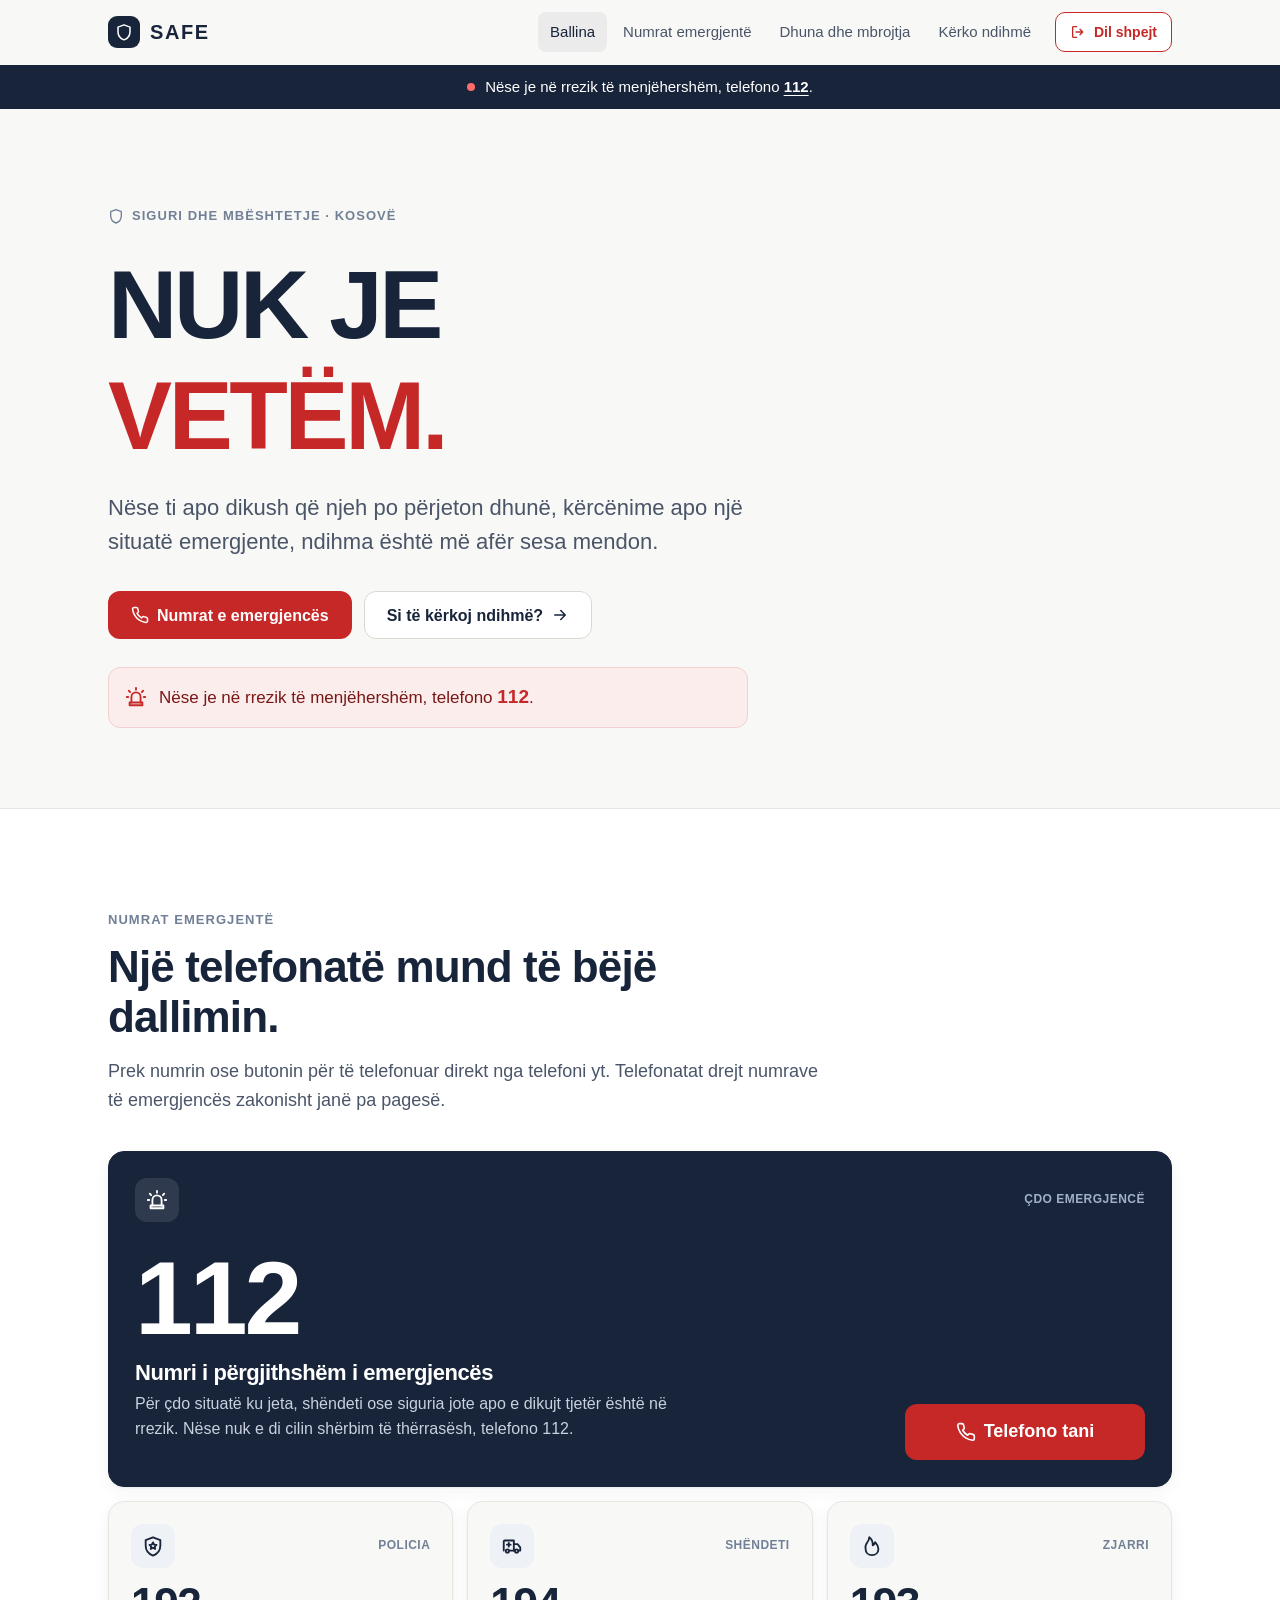
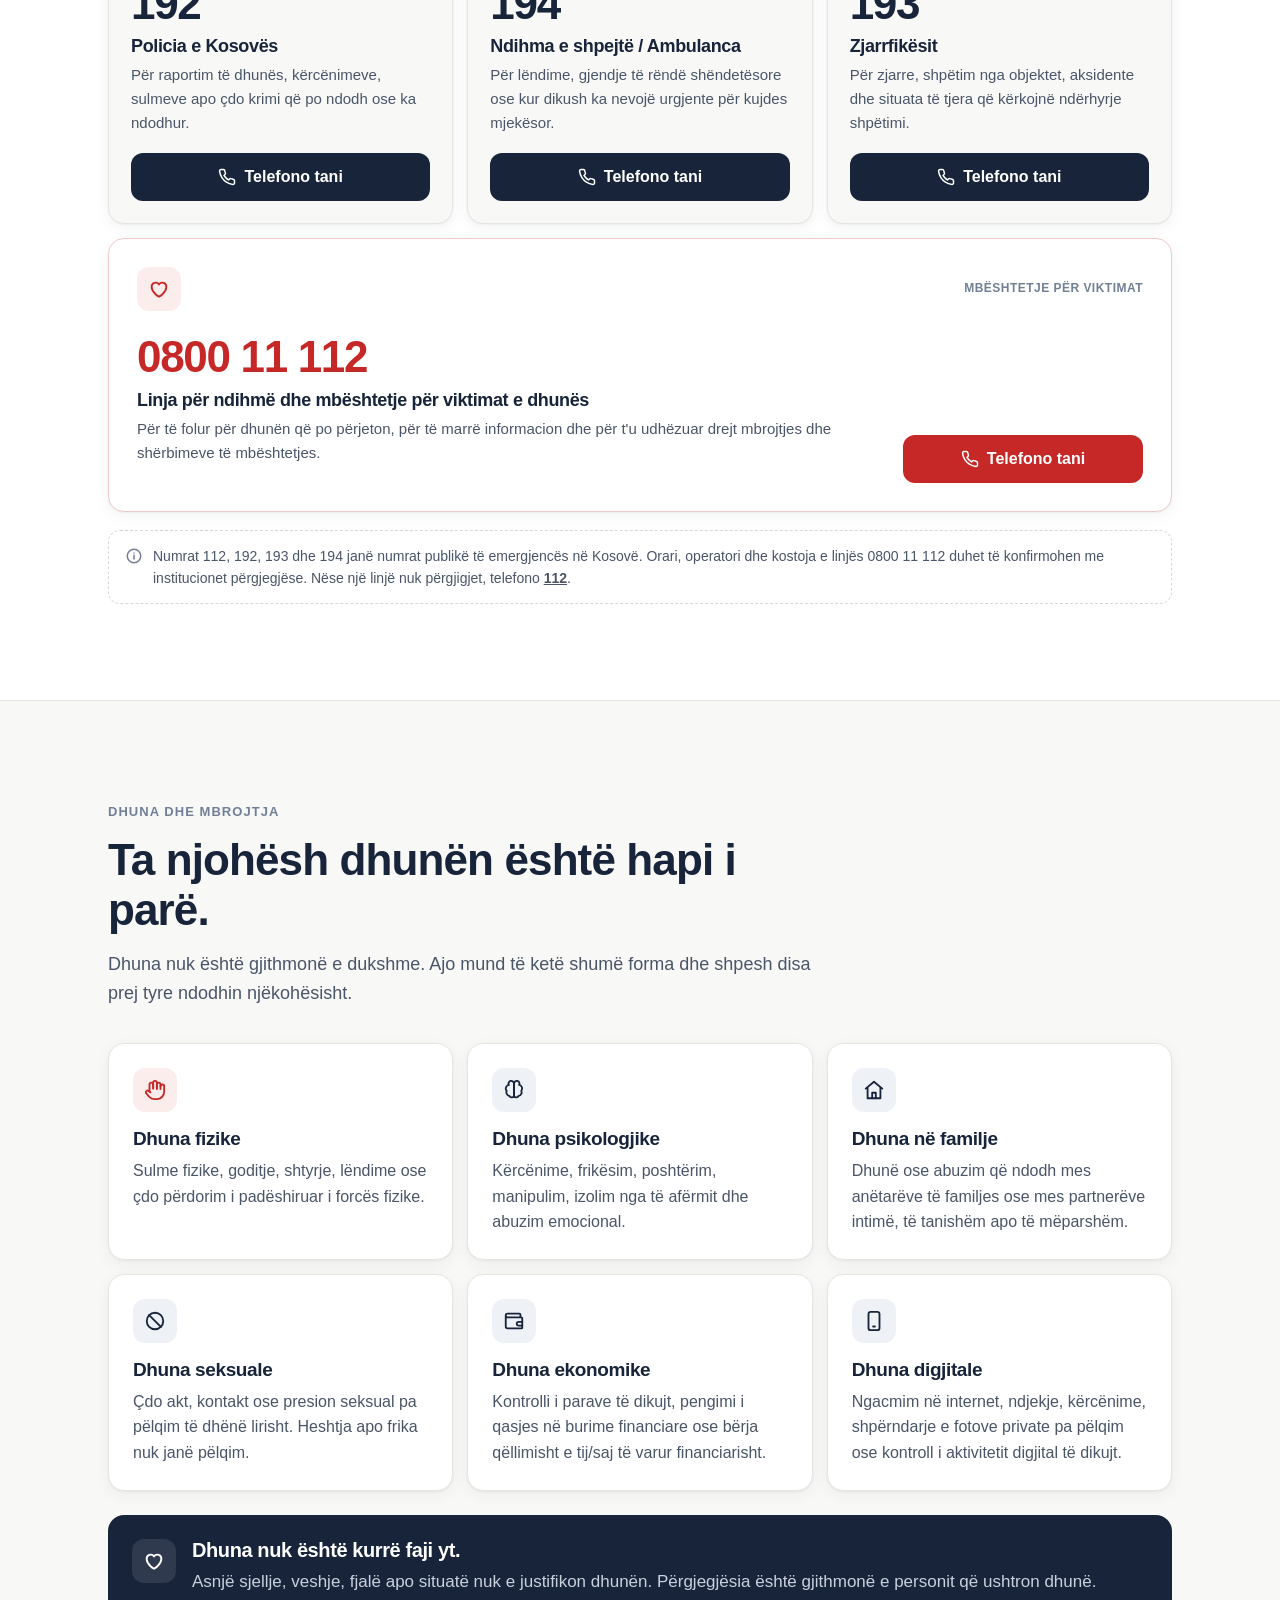
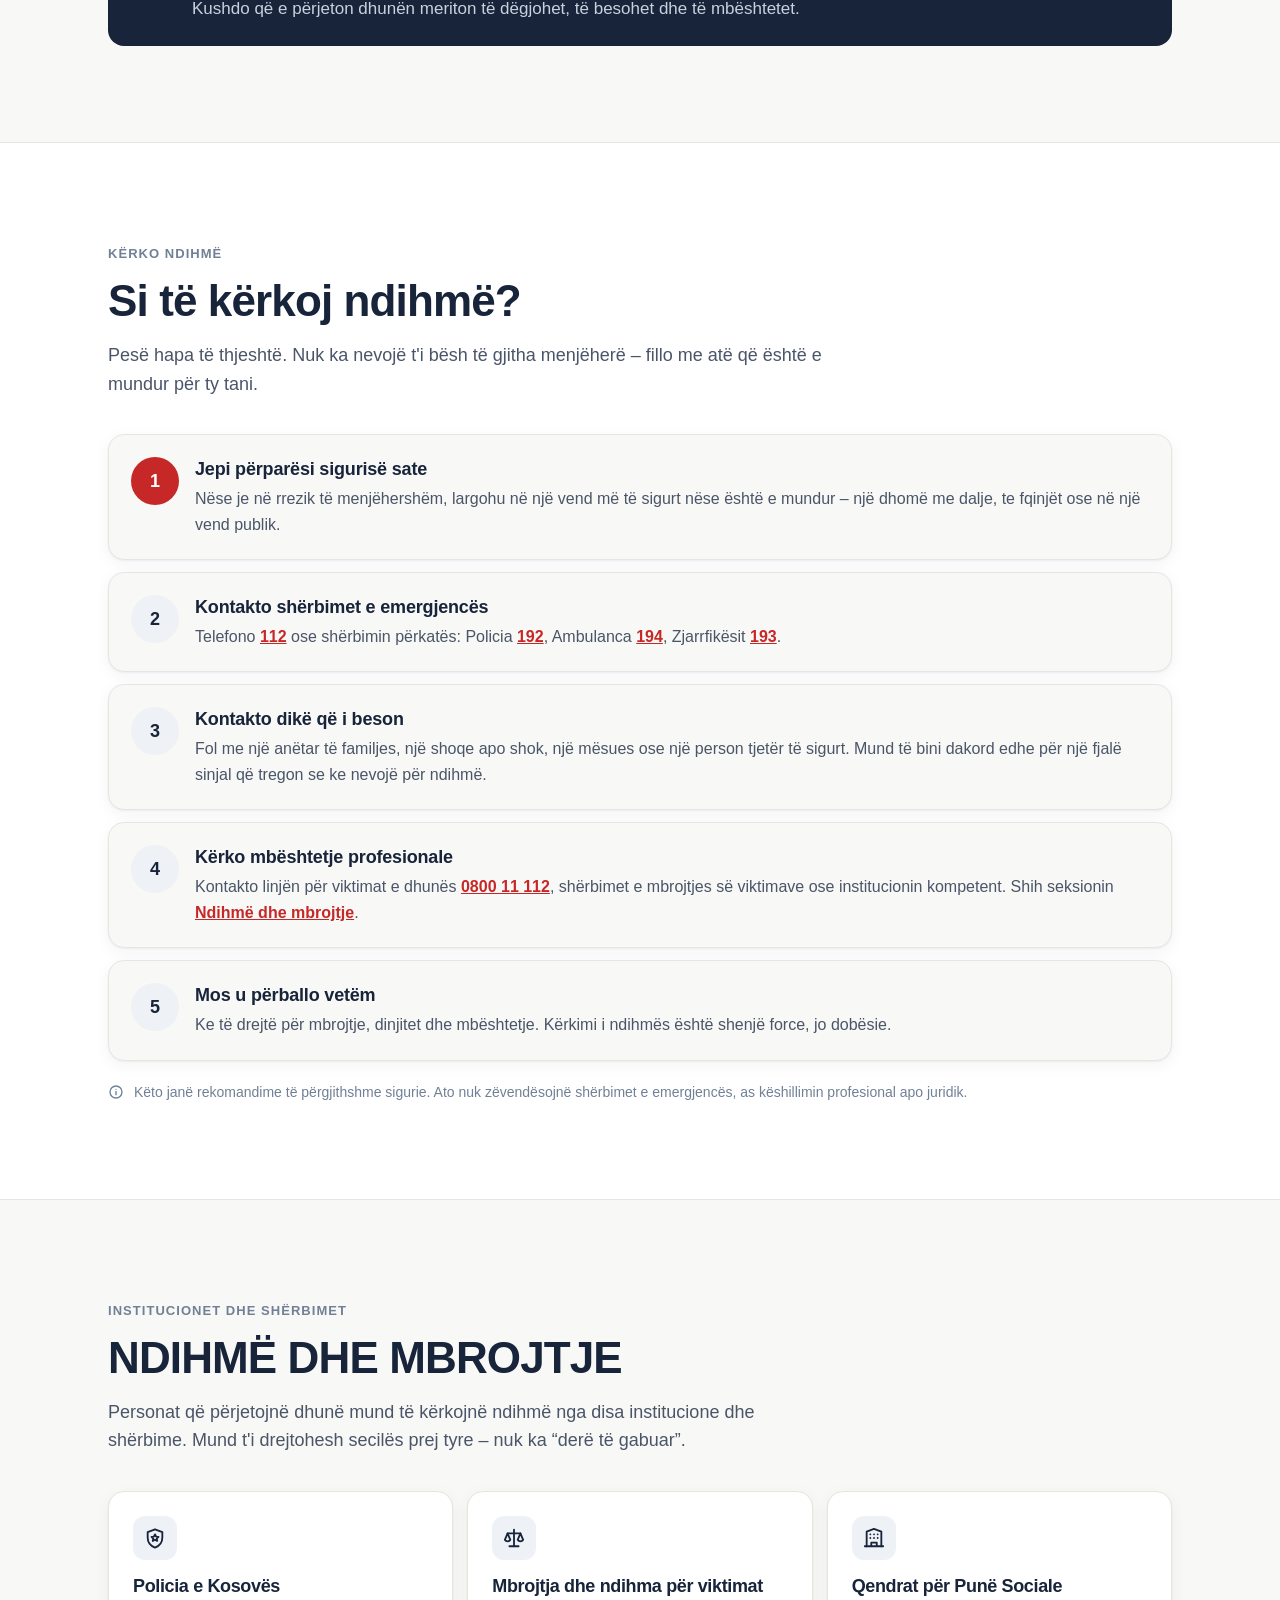
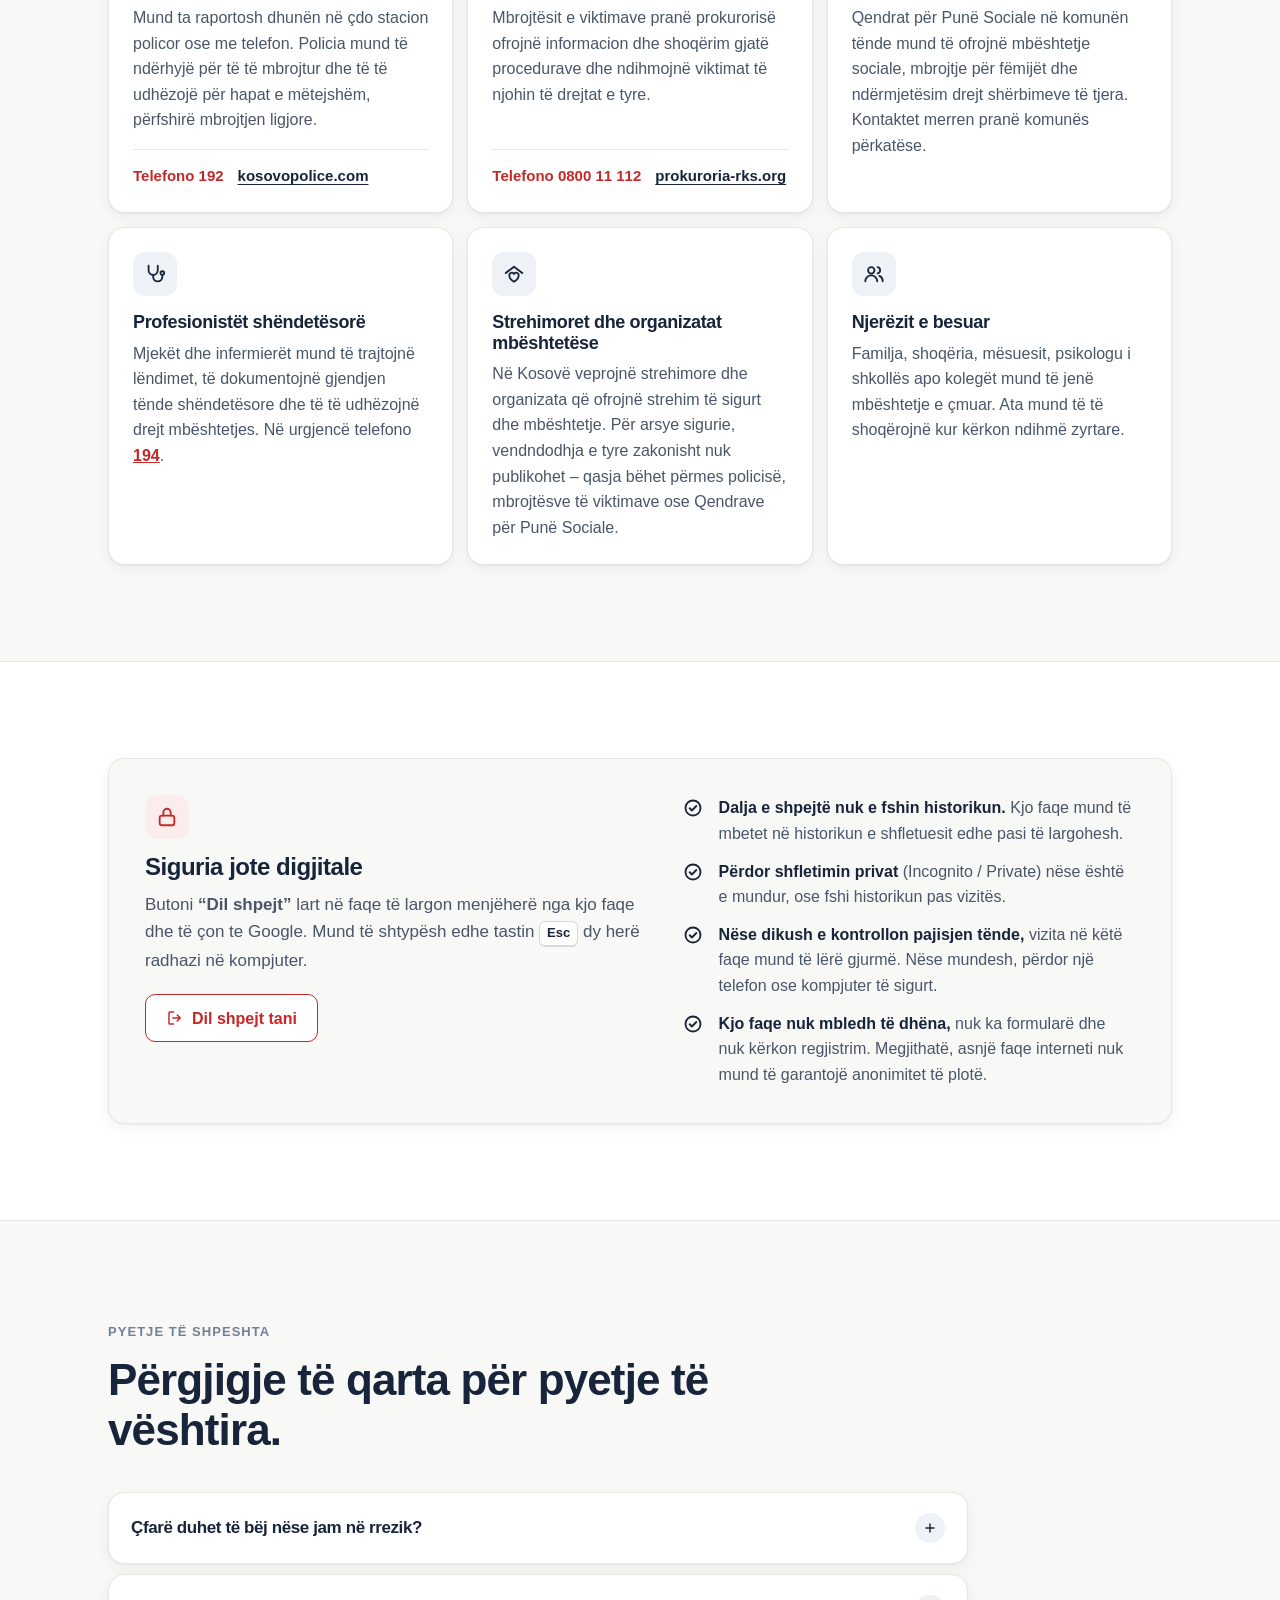
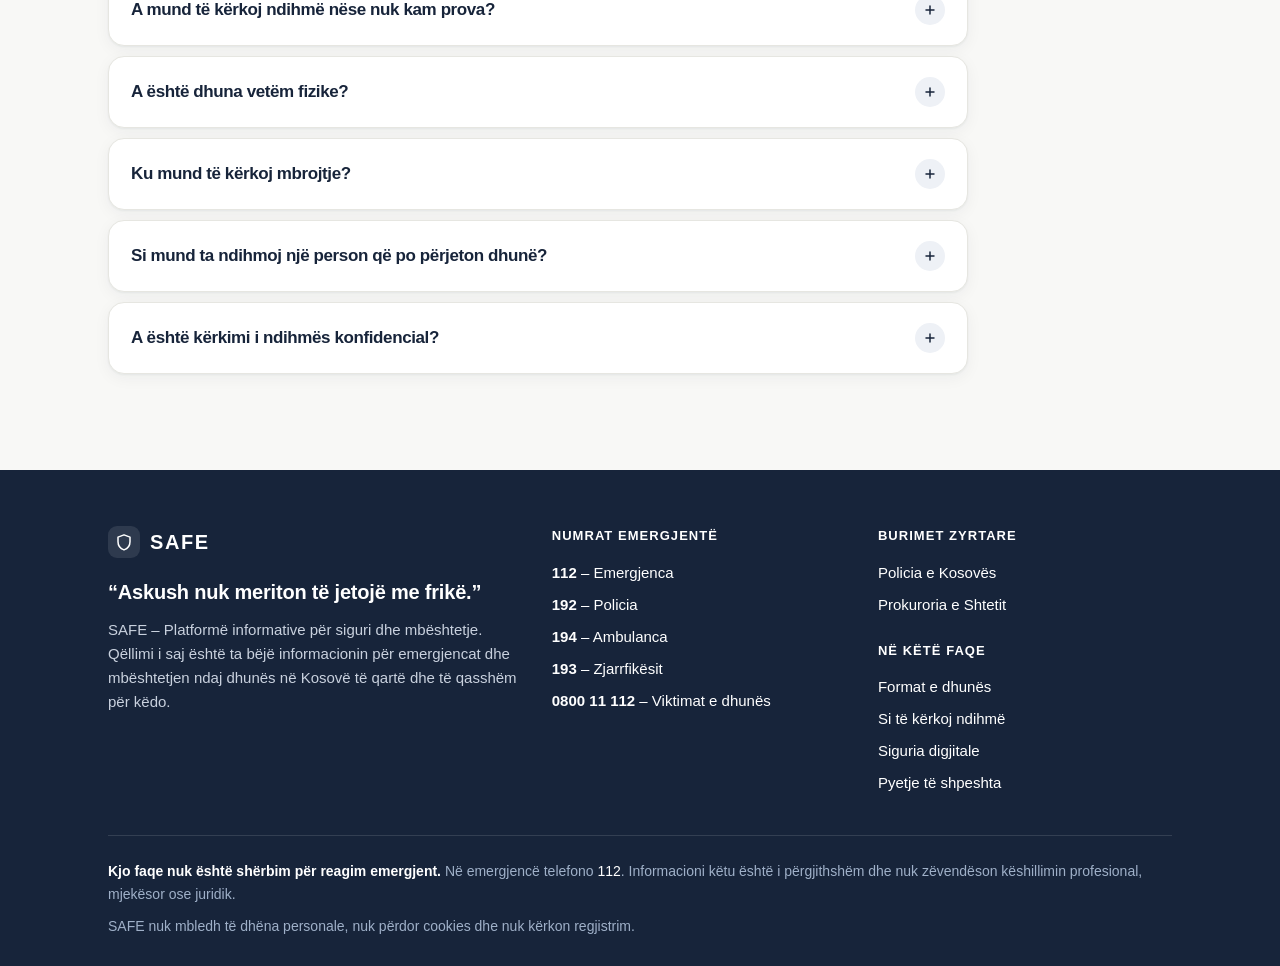
==== safe/index.html @ d7c6ce52 "Add SAFE emergency and violence support page (safe/index.html) Single-file, mobile-first static page" ====
<!DOCTYPE html>
<html lang="sq">
<head>
<meta charset="UTF-8">
<meta name="viewport" content="width=device-width, initial-scale=1, viewport-fit=cover">
<title>SAFE – Ndihmë në emergjencë dhe mbështetje për viktimat e dhunës në Kosovë</title>
<meta name="description" content="SAFE është platformë informative për siguri personale, emergjenca dhe mbështetje për personat që përjetojnë dhunë në Kosovë. Numrat emergjentë, format e dhunës dhe si të kërkoni ndihmë.">
<meta name="keywords" content="Kosovë, emergjencë, 112, dhuna në familje, viktimat e dhunës, ndihmë, policia, mbrojtje">
<meta name="robots" content="index, follow">
<meta name="referrer" content="no-referrer">
<meta name="theme-color" content="#17243A">
<meta name="format-detection" content="telephone=yes">
<meta property="og:type" content="website">
<meta property="og:locale" content="sq_AL">
<meta property="og:title" content="SAFE – Nuk je vetëm.">
<meta property="og:description" content="Numrat e emergjencës dhe informacion për mbështetje ndaj dhunës në Kosovë. Nëse je në rrezik të menjëhershëm, telefono 112.">
<meta name="twitter:card" content="summary">
<link rel="icon" href="data:image/svg+xml,%3Csvg xmlns='http://www.w3.org/2000/svg' viewBox='0 0 32 32'%3E%3Crect width='32' height='32' rx='8' fill='%2317243A'/%3E%3Cpath d='M16 6l8 3v6c0 5-3.4 9.3-8 11-4.6-1.7-8-6-8-11V9z' fill='none' stroke='%23fff' stroke-width='2.2' stroke-linejoin='round'/%3E%3C/svg%3E">
<style>
:root{
  --bg:#F8F8F6;
  --surface:#FFFFFF;
  --navy:#17243A;
  --navy-2:#22324D;
  --red:#C62828;
  --red-dark:#A61F1F;
  --red-soft:#FCEDED;
  --muted:#718096;
  --text:#17243A;
  --text-2:#4A5568;
  --border:#E6E6E1;
  --border-2:#D9D9D3;
  --radius:16px;
  --radius-sm:10px;
  --shadow:0 1px 2px rgba(23,36,58,.05),0 4px 16px rgba(23,36,58,.05);
  --shadow-lg:0 2px 4px rgba(23,36,58,.06),0 12px 32px rgba(23,36,58,.09);
  --focus:0 0 0 3px #fff,0 0 0 5px #1F5FBF;
  --max:1120px;
  --header-h:64px;
  --ease:cubic-bezier(.2,.7,.2,1);
}
*,*::before,*::after{box-sizing:border-box}
html{scroll-behavior:smooth;scroll-padding-top:calc(var(--header-h) + 12px);-webkit-text-size-adjust:100%}
@media (prefers-reduced-motion:reduce){
  html{scroll-behavior:auto}
  *,*::before,*::after{animation-duration:.01ms!important;transition-duration:.01ms!important}
}
body{
  margin:0;background:var(--bg);color:var(--text);
  font-family:-apple-system,BlinkMacSystemFont,"Segoe UI",Inter,Roboto,"Helvetica Neue",Arial,"Noto Sans",sans-serif;
  font-size:17px;line-height:1.6;-webkit-font-smoothing:antialiased;text-rendering:optimizeLegibility;
}
img,svg{display:block}
a{color:inherit}
h1,h2,h3{line-height:1.15;letter-spacing:-.02em;margin:0}
p{margin:0}
.wrap{max-width:var(--max);margin:0 auto;padding:0 16px}
@media (min-width:720px){.wrap{padding:0 28px}}
.sr-only{position:absolute!important;width:1px;height:1px;padding:0;margin:-1px;overflow:hidden;clip:rect(0,0,0,0);white-space:nowrap;border:0}
.skip{position:absolute;left:12px;top:-60px;z-index:100;background:var(--navy);color:#fff;padding:10px 16px;border-radius:8px;text-decoration:none;font-weight:600}
.skip:focus{top:12px}
:focus-visible{outline:none;box-shadow:var(--focus);border-radius:8px}

/* ---------- Header ---------- */
.header{position:sticky;top:0;z-index:50;background:rgba(248,248,246,.88);backdrop-filter:saturate(180%) blur(14px);-webkit-backdrop-filter:saturate(180%) blur(14px);border-bottom:1px solid transparent;transition:border-color .2s}
.header.scrolled{border-bottom-color:var(--border)}
.header-in{height:var(--header-h);display:flex;align-items:center;gap:12px}
.brand{display:flex;align-items:center;gap:10px;text-decoration:none;font-weight:800;font-size:20px;letter-spacing:.08em;color:var(--navy);margin-right:auto}
.brand-mark{width:32px;height:32px;border-radius:9px;background:var(--navy);display:grid;place-items:center}
.nav{display:none}
.nav ul{list-style:none;margin:0;padding:0;display:flex;gap:4px}
.nav a{display:block;padding:8px 12px;border-radius:8px;text-decoration:none;font-size:15px;font-weight:500;color:var(--text-2);transition:background .15s,color .15s}
.nav a:hover{background:rgba(23,36,58,.06);color:var(--navy)}
.nav a.active{color:var(--navy);background:rgba(23,36,58,.06)}
@media (min-width:920px){.nav{display:block}.menu-btn{display:none!important}}

.btn{
  -webkit-appearance:none;appearance:none;font:inherit;cursor:pointer;
  display:inline-flex;align-items:center;justify-content:center;gap:8px;
  min-height:48px;padding:12px 22px;border-radius:12px;border:1px solid transparent;
  font-weight:600;font-size:16px;line-height:1.2;text-decoration:none;
  transition:background .18s var(--ease),border-color .18s,color .18s,transform .12s var(--ease),box-shadow .18s;
  -webkit-tap-highlight-color:transparent;
}
.btn:active{transform:scale(.98)}
.btn-red{background:var(--red);color:#fff}
.btn-red:hover{background:var(--red-dark)}
.btn-navy{background:var(--navy);color:#fff}
.btn-navy:hover{background:var(--navy-2)}
.btn-ghost{background:var(--surface);color:var(--navy);border-color:var(--border-2)}
.btn-ghost:hover{border-color:var(--navy);background:#fff}

.exit-btn{min-height:40px;padding:8px 14px;font-size:14px;border-radius:10px;background:var(--surface);color:var(--red);border:1.5px solid var(--red)}
.exit-btn:hover{background:var(--red);color:#fff}
.menu-btn{width:44px;height:44px;border-radius:10px;border:1px solid var(--border-2);background:var(--surface);display:inline-grid;place-items:center;cursor:pointer;color:var(--navy);padding:0}
.menu-btn:hover{border-color:var(--navy)}
.menu-btn .bar{transition:transform .25s var(--ease),opacity .2s;transform-origin:center}
.menu-btn[aria-expanded="true"] .b1{transform:translateY(5px) rotate(45deg)}
.menu-btn[aria-expanded="true"] .b2{opacity:0}
.menu-btn[aria-expanded="true"] .b3{transform:translateY(-5px) rotate(-45deg)}

.mobile-nav{position:fixed;inset:var(--header-h) 0 auto 0;z-index:49;background:var(--bg);border-bottom:1px solid var(--border);box-shadow:var(--shadow-lg);padding:8px 16px 20px;transform:translateY(-8px);opacity:0;visibility:hidden;transition:opacity .2s var(--ease),transform .2s var(--ease),visibility 0s .2s}
.mobile-nav.open{opacity:1;transform:none;visibility:visible;transition:opacity .2s var(--ease),transform .2s var(--ease)}
.mobile-nav ul{list-style:none;margin:0;padding:0}
.mobile-nav a{display:flex;align-items:center;justify-content:space-between;padding:15px 4px;border-bottom:1px solid var(--border);text-decoration:none;font-weight:600;font-size:18px}
.mobile-nav .btn{width:100%;margin-top:16px}
@media (min-width:920px){.mobile-nav{display:none}}

/* ---------- Alert bar ---------- */
.alert{background:var(--navy);color:#fff;font-size:15px}
.alert .wrap{display:flex;align-items:center;justify-content:center;gap:10px;padding-top:10px;padding-bottom:10px;text-align:center}
.alert a{color:#fff;font-weight:700;text-underline-offset:3px}
.pulse{width:8px;height:8px;border-radius:50%;background:#FF6B6B;flex:none;box-shadow:0 0 0 0 rgba(255,107,107,.6);animation:pulse 2.4s infinite}
@keyframes pulse{0%{box-shadow:0 0 0 0 rgba(255,107,107,.55)}70%{box-shadow:0 0 0 8px rgba(255,107,107,0)}100%{box-shadow:0 0 0 0 rgba(255,107,107,0)}}

/* ---------- Hero ---------- */
.hero{padding:56px 0 48px}
@media (min-width:720px){.hero{padding:96px 0 80px}}
.eyebrow{display:inline-flex;align-items:center;gap:8px;font-size:13px;font-weight:600;letter-spacing:.08em;text-transform:uppercase;color:var(--muted)}
.hero h1{font-size:clamp(44px,11vw,96px);font-weight:800;letter-spacing:-.035em;margin:18px 0 20px;color:var(--navy)}
.hero h1 span{color:var(--red)}
.hero .lead{font-size:clamp(18px,2.3vw,22px);color:var(--text-2);max-width:640px;line-height:1.55}
.hero-cta{display:flex;flex-wrap:wrap;gap:12px;margin-top:32px}
.hero-cta .btn{flex:1 1 220px}
@media (min-width:560px){.hero-cta .btn{flex:0 0 auto}}
.danger-note{margin-top:28px;display:flex;align-items:center;gap:12px;padding:14px 16px;border-radius:12px;background:var(--red-soft);border:1px solid #F4CFCF;color:#7A1616;font-weight:500;max-width:640px}
.danger-note a{color:var(--red);font-weight:800;text-decoration:none;font-size:19px;white-space:nowrap}
.danger-note a:hover{text-decoration:underline}

/* ---------- Sections ---------- */
section{padding:64px 0}
@media (min-width:720px){section{padding:96px 0}}
.sec-head{max-width:720px;margin-bottom:36px}
.sec-head h2{font-size:clamp(30px,5vw,44px);font-weight:800;color:var(--navy);margin:10px 0 14px}
.sec-head p{color:var(--text-2);font-size:18px}
.alt{background:var(--surface);border-top:1px solid var(--border);border-bottom:1px solid var(--border)}

.card{background:var(--surface);border:1px solid var(--border);border-radius:var(--radius);box-shadow:var(--shadow)}
.alt .card{background:var(--bg)}

/* ---------- Emergency ---------- */
.em-grid{display:grid;gap:14px;grid-template-columns:1fr}
@media (min-width:640px){.em-grid{grid-template-columns:repeat(2,1fr)}}
@media (min-width:1000px){.em-grid{grid-template-columns:repeat(3,1fr)}}
.em{display:flex;flex-direction:column;padding:22px;transition:transform .2s var(--ease),box-shadow .2s var(--ease),border-color .2s}
.em:hover{transform:translateY(-2px);box-shadow:var(--shadow-lg);border-color:var(--border-2)}
.em-top{display:flex;align-items:center;justify-content:space-between;margin-bottom:14px}
.ico{width:44px;height:44px;border-radius:12px;display:grid;place-items:center;background:#EEF1F6;color:var(--navy);flex:none}
.ico.red{background:var(--red-soft);color:var(--red)}
.tag{font-size:12px;font-weight:600;color:var(--muted);letter-spacing:.04em;text-transform:uppercase}
.em-num{font-size:44px;font-weight:800;letter-spacing:-.03em;color:var(--navy);line-height:1;text-decoration:none;font-variant-numeric:tabular-nums}
.em h3{font-size:18px;margin:10px 0 6px}
.em p{color:var(--text-2);font-size:15px;margin-bottom:18px;flex:1}
.em .btn{width:100%}
.em-primary,.alt .em-primary{grid-column:1/-1;background:var(--navy);border-color:var(--navy);color:#fff;padding:26px}
.em-primary .em-num{color:#fff;font-size:clamp(64px,16vw,104px)}
.em-primary h3{font-size:22px}
.em-primary p{color:#C9D1DE;font-size:16px;max-width:560px}
.em-primary .ico{background:rgba(255,255,255,.1);color:#fff}
.em-primary .tag{color:#9FB0C8}
@media (min-width:720px){
  .em-primary{display:grid;grid-template-columns:1fr auto;align-items:end;gap:24px;padding:36px}
  .em-primary .btn{width:auto;min-width:240px;min-height:56px;font-size:18px}
  .em-primary .em-top{grid-column:1/-1;margin-bottom:0}
}
.em-support,.alt .em-support{grid-column:1/-1;border-color:#F0CACA;background:var(--surface)}
.em-support .em-num{font-size:clamp(34px,7vw,44px);color:var(--red)}
@media (min-width:720px){
  .em-support{display:grid;grid-template-columns:1fr auto;align-items:end;gap:24px;padding:28px}
  .em-support .btn{width:auto;min-width:240px}
  .em-support .em-top{grid-column:1/-1;margin-bottom:0}
}
.verify{margin-top:18px;display:flex;gap:10px;align-items:flex-start;font-size:14px;color:var(--text-2);padding:14px 16px;border:1px dashed var(--border-2);border-radius:12px;background:var(--surface)}
.verify svg{flex:none;margin-top:2px;color:var(--muted)}

/* ---------- Violence types ---------- */
.v-grid{display:grid;gap:14px;grid-template-columns:1fr}
@media (min-width:640px){.v-grid{grid-template-columns:repeat(2,1fr)}}
@media (min-width:1000px){.v-grid{grid-template-columns:repeat(3,1fr)}}
.v{padding:24px}
.v h3{font-size:19px;margin:16px 0 8px}
.v p{color:var(--text-2);font-size:16px}
.callout{margin-top:24px;padding:24px;border-radius:var(--radius);background:var(--navy);color:#fff;display:flex;gap:16px;align-items:flex-start}
.callout h3{font-size:20px;margin-bottom:6px}
.callout p{color:#C9D1DE}
.callout .ico{background:rgba(255,255,255,.1);color:#fff}

/* ---------- Steps ---------- */
.steps{list-style:none;margin:0;padding:0;display:grid;gap:12px;counter-reset:s}
.step{display:grid;grid-template-columns:48px 1fr;gap:16px;padding:22px;align-items:start}
.step-n{width:48px;height:48px;border-radius:50%;display:grid;place-items:center;font-weight:800;font-size:18px;background:#EEF1F6;color:var(--navy);font-variant-numeric:tabular-nums}
.step:first-child .step-n{background:var(--red);color:#fff}
.step h3{font-size:18px;letter-spacing:-.01em;margin:2px 0 6px}
.step p{color:var(--text-2);font-size:16px}
.step a{color:var(--red);font-weight:700}
.disclaimer{margin-top:20px;font-size:14px;color:var(--muted);display:flex;gap:10px;align-items:flex-start}
.disclaimer svg{flex:none;margin-top:3px}

/* ---------- Support ---------- */
.s-grid{display:grid;gap:14px;grid-template-columns:1fr}
@media (min-width:720px){.s-grid{grid-template-columns:repeat(2,1fr)}}
@media (min-width:1000px){.s-grid{grid-template-columns:repeat(3,1fr)}}
.s{padding:24px;display:flex;flex-direction:column}
.s h3{font-size:18px;margin:16px 0 8px}
.s p{color:var(--text-2);font-size:16px;flex:1}
.s .meta{margin-top:16px;padding-top:14px;border-top:1px solid var(--border);font-size:15px;display:flex;flex-wrap:wrap;gap:8px 14px;align-items:center}
.s .meta a{font-weight:700;color:var(--navy);text-underline-offset:3px}
.s .meta a.call{color:var(--red);text-decoration:none}
.s .meta a.call:hover{text-decoration:underline}

/* ---------- Digital safety ---------- */
.safe-box{display:grid;gap:20px;padding:26px}
@media (min-width:880px){.safe-box{grid-template-columns:1.1fr 1fr;padding:36px;gap:40px}}
.safe-box h3{font-size:24px;margin:14px 0 10px}
.safe-box > div > p{color:var(--text-2)}
.checks{list-style:none;margin:0;padding:0;display:grid;gap:12px}
.checks li{display:grid;grid-template-columns:24px 1fr;gap:12px;font-size:16px;color:var(--text-2)}
.checks svg{margin-top:3px;color:var(--navy)}
.checks strong{color:var(--text)}
.kbd{display:inline-block;padding:1px 7px;border:1px solid var(--border-2);border-bottom-width:2px;border-radius:6px;font-size:13px;font-weight:600;background:var(--surface);color:var(--navy)}

/* ---------- FAQ ---------- */
.faq{display:grid;gap:10px;max-width:860px}
.faq-item{overflow:hidden}
.faq-q{all:unset;box-sizing:border-box;width:100%;display:flex;align-items:center;justify-content:space-between;gap:16px;padding:20px 22px;cursor:pointer;font-weight:650;font-size:17px;color:var(--navy);border-radius:var(--radius);-webkit-tap-highlight-color:transparent}
.faq-q:hover{background:rgba(23,36,58,.025)}
.faq-q:focus-visible{box-shadow:inset 0 0 0 2px #1F5FBF}
.faq-q .chev{flex:none;width:30px;height:30px;border-radius:50%;display:grid;place-items:center;background:#EEF1F6;transition:transform .25s var(--ease),background .2s}
.faq-q[aria-expanded="true"] .chev{transform:rotate(45deg);background:var(--navy);color:#fff}
.faq-a{display:grid;grid-template-rows:0fr;transition:grid-template-rows .28s var(--ease)}
.faq-a > div{overflow:hidden}
.faq-a .inner{padding:0 22px 22px;color:var(--text-2);font-size:16px}
.faq-a .inner p + p{margin-top:10px}
.faq-a a{color:var(--red);font-weight:700}
.faq-item.open .faq-a{grid-template-rows:1fr}

/* ---------- Footer ---------- */
.footer{background:var(--navy);color:#C9D1DE;padding:56px 0 calc(28px + env(safe-area-inset-bottom));font-size:15px}
.f-grid{display:grid;gap:32px;grid-template-columns:1fr}
@media (min-width:820px){.f-grid{grid-template-columns:1.4fr 1fr 1fr}}
.footer .brand{color:#fff}
.footer .brand-mark{background:rgba(255,255,255,.1)}
.footer h4{color:#fff;font-size:13px;letter-spacing:.08em;text-transform:uppercase;margin:0 0 14px}
.footer ul{list-style:none;margin:0;padding:0;display:grid;gap:8px}
.footer a{color:#fff;text-decoration:none}
.footer a:hover{text-decoration:underline;text-underline-offset:3px}
.footer .quote{font-size:20px;color:#fff;font-weight:600;letter-spacing:-.01em;margin:18px 0 10px}
.footer .num{font-variant-numeric:tabular-nums;font-weight:700}
.f-bottom{margin-top:40px;padding-top:24px;border-top:1px solid rgba(255,255,255,.12);display:grid;gap:10px;font-size:14px;color:#9FB0C8}
.f-bottom strong{color:#fff}

/* ---------- Floating call (mobile) ---------- */
.fab{position:fixed;right:16px;bottom:calc(16px + env(safe-area-inset-bottom));z-index:40;display:inline-flex;align-items:center;gap:8px;padding:0 18px;height:54px;border-radius:27px;background:var(--red);color:#fff;text-decoration:none;font-weight:700;font-size:17px;box-shadow:0 8px 24px rgba(198,40,40,.35);transform:translateY(90px);transition:transform .3s var(--ease),background .15s}
.fab.show{transform:none}
.fab:hover{background:var(--red-dark)}
@media (min-width:920px){.fab{display:none}}

/* Reveal */
.reveal{opacity:0;transform:translateY(12px);transition:opacity .5s var(--ease),transform .5s var(--ease)}
.reveal.in{opacity:1;transform:none}
.no-js .reveal{opacity:1;transform:none}

@media print{
  .header,.mobile-nav,.fab,.alert,.exit-btn{display:none!important}
  body{background:#fff}
  .reveal{opacity:1!important;transform:none!important}
}
</style>
</head>
<body class="no-js">
<a class="skip" href="#main">Kalo te përmbajtja</a>

<!-- Inline SVG sprite -->
<svg width="0" height="0" style="position:absolute" aria-hidden="true" focusable="false">
  <defs>
    <symbol id="i-phone" viewBox="0 0 24 24"><path fill="none" stroke="currentColor" stroke-width="2" stroke-linecap="round" stroke-linejoin="round" d="M22 16.9v3a2 2 0 0 1-2.2 2 19.8 19.8 0 0 1-8.6-3.1 19.5 19.5 0 0 1-6-6A19.8 19.8 0 0 1 2.1 4.2 2 2 0 0 1 4.1 2h3a2 2 0 0 1 2 1.7c.1 1 .4 1.9.7 2.8a2 2 0 0 1-.5 2.1L8 9.9a16 16 0 0 0 6 6l1.3-1.3a2 2 0 0 1 2.1-.4c.9.3 1.8.6 2.8.7a2 2 0 0 1 1.7 2z"/></symbol>
    <symbol id="i-shield" viewBox="0 0 24 24"><path fill="none" stroke="currentColor" stroke-width="2" stroke-linejoin="round" d="M12 2.5l8 3v6c0 5-3.4 9.3-8 11-4.6-1.7-8-6-8-11v-6z"/></symbol>
    <symbol id="i-siren" viewBox="0 0 24 24"><g fill="none" stroke="currentColor" stroke-width="2" stroke-linecap="round" stroke-linejoin="round"><path d="M7 18v-6a5 5 0 0 1 10 0v6"/><path d="M5 21h14v-3H5z"/><path d="M12 2v2M4.2 5.2l1.4 1.4M19.8 5.2l-1.4 1.4M2 12h1.5M20.5 12H22"/></g></symbol>
    <symbol id="i-police" viewBox="0 0 24 24"><g fill="none" stroke="currentColor" stroke-width="2" stroke-linecap="round" stroke-linejoin="round"><path d="M12 2.5l8 3v6c0 5-3.4 9.3-8 11-4.6-1.7-8-6-8-11v-6z"/><path d="M12 8l1.2 2.4 2.6.4-1.9 1.8.5 2.6-2.4-1.3-2.4 1.3.5-2.6-1.9-1.8 2.6-.4z"/></g></symbol>
    <symbol id="i-ambulance" viewBox="0 0 24 24"><g fill="none" stroke="currentColor" stroke-width="2" stroke-linecap="round" stroke-linejoin="round"><path d="M3 17V7a1 1 0 0 1 1-1h10v11"/><path d="M14 10h4l3 3.5V17h-2"/><circle cx="7" cy="17.5" r="1.8"/><circle cx="17" cy="17.5" r="1.8"/><path d="M9 17h6M8.5 8.5v4M6.5 10.5h4"/></g></symbol>
    <symbol id="i-fire" viewBox="0 0 24 24"><path fill="none" stroke="currentColor" stroke-width="2" stroke-linejoin="round" d="M12 22c4 0 7-2.8 7-6.8 0-3.2-2-5.7-3.6-7.4-.4 1.8-1.4 3-2.6 3.4C13 7.6 11.6 4.4 9 2.5c.2 3-1.6 5-3 6.8A8 8 0 0 0 5 15.2C5 19.2 8 22 12 22z"/></symbol>
    <symbol id="i-heart" viewBox="0 0 24 24"><path fill="none" stroke="currentColor" stroke-width="2" stroke-linejoin="round" d="M12 20.5s-8-4.6-8-10.6A4.4 4.4 0 0 1 12 7a4.4 4.4 0 0 1 8 2.9c0 6-8 10.6-8 10.6z"/></symbol>
    <symbol id="i-hand" viewBox="0 0 24 24"><g fill="none" stroke="currentColor" stroke-width="2" stroke-linecap="round" stroke-linejoin="round"><path d="M18 11V6a2 2 0 0 0-4 0v5"/><path d="M14 10V4a2 2 0 0 0-4 0v6"/><path d="M10 10.5V6a2 2 0 0 0-4 0v8"/><path d="M18 8a2 2 0 1 1 4 0v6a8 8 0 0 1-8 8h-2c-2.8 0-4.5-.9-5.9-2.3L2.7 16a2 2 0 0 1 2.8-2.9L7 14.6"/></g></symbol>
    <symbol id="i-brain" viewBox="0 0 24 24"><g fill="none" stroke="currentColor" stroke-width="2" stroke-linecap="round" stroke-linejoin="round"><path d="M12 5a3 3 0 1 0-5.6 1.5A4 4 0 0 0 4 13a4 4 0 0 0 3 5.5A3 3 0 0 0 12 19z"/><path d="M12 5a3 3 0 1 1 5.6 1.5A4 4 0 0 1 20 13a4 4 0 0 1-3 5.5A3 3 0 0 1 12 19z"/></g></symbol>
    <symbol id="i-home" viewBox="0 0 24 24"><g fill="none" stroke="currentColor" stroke-width="2" stroke-linecap="round" stroke-linejoin="round"><path d="M3 10.5L12 3l9 7.5"/><path d="M5 9.5V21h14V9.5"/><path d="M10 21v-6h4v6"/></g></symbol>
    <symbol id="i-ban" viewBox="0 0 24 24"><g fill="none" stroke="currentColor" stroke-width="2" stroke-linecap="round"><circle cx="12" cy="12" r="9"/><path d="M5.6 5.6l12.8 12.8"/></g></symbol>
    <symbol id="i-wallet" viewBox="0 0 24 24"><g fill="none" stroke="currentColor" stroke-width="2" stroke-linecap="round" stroke-linejoin="round"><path d="M19 7V5a1 1 0 0 0-1-1H5a2 2 0 0 0 0 4h15a1 1 0 0 1 1 1v4h-4a2 2 0 0 0 0 4h4v2a1 1 0 0 1-1 1H5a2 2 0 0 1-2-2V6"/><path d="M21 13v4"/></g></symbol>
    <symbol id="i-device" viewBox="0 0 24 24"><g fill="none" stroke="currentColor" stroke-width="2" stroke-linecap="round" stroke-linejoin="round"><rect x="6" y="2" width="12" height="20" rx="2.5"/><path d="M11 18h2"/></g></symbol>
    <symbol id="i-users" viewBox="0 0 24 24"><g fill="none" stroke="currentColor" stroke-width="2" stroke-linecap="round" stroke-linejoin="round"><circle cx="9" cy="8" r="3.5"/><path d="M2.5 20a6.5 6.5 0 0 1 13 0"/><path d="M16 4.6a3.5 3.5 0 0 1 0 6.8M18 14a6.5 6.5 0 0 1 3.5 6"/></g></symbol>
    <symbol id="i-scale" viewBox="0 0 24 24"><g fill="none" stroke="currentColor" stroke-width="2" stroke-linecap="round" stroke-linejoin="round"><path d="M12 3v18M7 21h10M5 7h14"/><path d="M5 7l-3 7a3.5 3.5 0 0 0 6 0zM19 7l-3 7a3.5 3.5 0 0 0 6 0z"/></g></symbol>
    <symbol id="i-building" viewBox="0 0 24 24"><g fill="none" stroke="currentColor" stroke-width="2" stroke-linecap="round" stroke-linejoin="round"><path d="M4 21V5l8-3 8 3v16"/><path d="M2 21h20M9 21v-4h6v4M8 8h.01M12 8h.01M16 8h.01M8 12h.01M12 12h.01M16 12h.01"/></g></symbol>
    <symbol id="i-steth" viewBox="0 0 24 24"><g fill="none" stroke="currentColor" stroke-width="2" stroke-linecap="round" stroke-linejoin="round"><path d="M5 3v5a5 5 0 0 0 10 0V3"/><path d="M10 13v2a5 5 0 0 0 10 0v-2"/><circle cx="20" cy="11" r="2"/></g></symbol>
    <symbol id="i-roof" viewBox="0 0 24 24"><g fill="none" stroke="currentColor" stroke-width="2" stroke-linecap="round" stroke-linejoin="round"><path d="M3 11l9-7 9 7"/><path d="M12 20.5s-5-2.9-5-6.6A2.7 2.7 0 0 1 12 12a2.7 2.7 0 0 1 5 1.9c0 3.7-5 6.6-5 6.6z"/></g></symbol>
    <symbol id="i-info" viewBox="0 0 24 24"><g fill="none" stroke="currentColor" stroke-width="2" stroke-linecap="round"><circle cx="12" cy="12" r="9"/><path d="M12 11v5M12 8h.01"/></g></symbol>
    <symbol id="i-check" viewBox="0 0 24 24"><g fill="none" stroke="currentColor" stroke-width="2.2" stroke-linecap="round" stroke-linejoin="round"><circle cx="12" cy="12" r="9"/><path d="M8 12.3l2.7 2.7L16 9.6"/></g></symbol>
    <symbol id="i-lock" viewBox="0 0 24 24"><g fill="none" stroke="currentColor" stroke-width="2" stroke-linecap="round" stroke-linejoin="round"><rect x="4" y="10.5" width="16" height="10.5" rx="2.5"/><path d="M8 10.5V7a4 4 0 0 1 8 0v3.5"/></g></symbol>
    <symbol id="i-exit" viewBox="0 0 24 24"><g fill="none" stroke="currentColor" stroke-width="2" stroke-linecap="round" stroke-linejoin="round"><path d="M10 4H5a1 1 0 0 0-1 1v14a1 1 0 0 0 1 1h5"/><path d="M15 16l4-4-4-4M19 12H9"/></g></symbol>
    <symbol id="i-plus" viewBox="0 0 24 24"><path fill="none" stroke="currentColor" stroke-width="2.2" stroke-linecap="round" d="M12 6v12M6 12h12"/></symbol>
    <symbol id="i-arrow" viewBox="0 0 24 24"><path fill="none" stroke="currentColor" stroke-width="2" stroke-linecap="round" stroke-linejoin="round" d="M5 12h14M13 6l6 6-6 6"/></symbol>
  </defs>
</svg>

<header class="header" id="top">
  <div class="wrap header-in">
    <a href="#ballina" class="brand" aria-label="SAFE – kthehu në fillim">
      <span class="brand-mark" aria-hidden="true"><svg width="18" height="18" style="color:#fff"><use href="#i-shield"/></svg></span>
      SAFE
    </a>
    <nav class="nav" aria-label="Navigimi kryesor">
      <ul>
        <li><a href="#ballina">Ballina</a></li>
        <li><a href="#numrat">Numrat emergjentë</a></li>
        <li><a href="#dhuna">Dhuna dhe mbrojtja</a></li>
        <li><a href="#ndihme">Kërko ndihmë</a></li>
      </ul>
    </nav>
    <button type="button" class="btn exit-btn" data-exit aria-label="Dil shpejt nga kjo faqe dhe hap Google">
      <svg width="16" height="16" aria-hidden="true"><use href="#i-exit"/></svg>Dil shpejt
    </button>
    <button type="button" class="menu-btn" id="menuBtn" aria-expanded="false" aria-controls="mobileNav" aria-label="Hap menunë">
      <svg width="20" height="20" viewBox="0 0 20 20" aria-hidden="true"><g stroke="currentColor" stroke-width="2" stroke-linecap="round"><path class="bar b1" d="M3 5h14"/><path class="bar b2" d="M3 10h14"/><path class="bar b3" d="M3 15h14"/></g></svg>
    </button>
  </div>
</header>

<nav class="mobile-nav" id="mobileNav" aria-label="Navigimi në celular">
  <ul>
    <li><a href="#ballina">Ballina <svg width="18" height="18" aria-hidden="true"><use href="#i-arrow"/></svg></a></li>
    <li><a href="#numrat">Numrat emergjentë <svg width="18" height="18" aria-hidden="true"><use href="#i-arrow"/></svg></a></li>
    <li><a href="#dhuna">Dhuna dhe mbrojtja <svg width="18" height="18" aria-hidden="true"><use href="#i-arrow"/></svg></a></li>
    <li><a href="#ndihme">Kërko ndihmë <svg width="18" height="18" aria-hidden="true"><use href="#i-arrow"/></svg></a></li>
    <li><a href="#pyetje">Pyetje të shpeshta <svg width="18" height="18" aria-hidden="true"><use href="#i-arrow"/></svg></a></li>
  </ul>
  <a class="btn btn-red" href="tel:112"><svg width="18" height="18" aria-hidden="true"><use href="#i-phone"/></svg>Telefono 112</a>
</nav>

<div class="alert" role="note">
  <div class="wrap">
    <span class="pulse" aria-hidden="true"></span>
    <span>Nëse je në rrezik të menjëhershëm, telefono <a href="tel:112">112</a>.</span>
  </div>
</div>

<main id="main">

<!-- HERO -->
<section class="hero" id="ballina" aria-labelledby="hero-title">
  <div class="wrap">
    <span class="eyebrow"><svg width="16" height="16" aria-hidden="true"><use href="#i-shield"/></svg>Siguri dhe mbështetje · Kosovë</span>
    <h1 id="hero-title">NUK JE<br><span>VETËM.</span></h1>
    <p class="lead">Nëse ti apo dikush që njeh po përjeton dhunë, kërcënime apo një situatë emergjente, ndihma është më afër sesa mendon.</p>
    <div class="hero-cta">
      <a class="btn btn-red" href="#numrat"><svg width="18" height="18" aria-hidden="true"><use href="#i-phone"/></svg>Numrat e emergjencës</a>
      <a class="btn btn-ghost" href="#ndihme">Si të kërkoj ndihmë?<svg width="18" height="18" aria-hidden="true"><use href="#i-arrow"/></svg></a>
    </div>
    <p class="danger-note">
      <svg width="22" height="22" aria-hidden="true" style="flex:none;color:var(--red)"><use href="#i-siren"/></svg>
      <span>Nëse je në rrezik të menjëhershëm, telefono <a href="tel:112">112</a>.</span>
    </p>
  </div>
</section>

<!-- EMERGENCY -->
<section class="alt" id="numrat" aria-labelledby="numrat-title">
  <div class="wrap">
    <div class="sec-head reveal">
      <span class="eyebrow">Numrat emergjentë</span>
      <h2 id="numrat-title">Një telefonatë mund të bëjë dallimin.</h2>
      <p>Prek numrin ose butonin për të telefonuar direkt nga telefoni yt. Telefonatat drejt numrave të emergjencës zakonisht janë pa pagesë.</p>
    </div>

    <div class="em-grid">
      <article class="card em em-primary reveal" aria-labelledby="em112">
        <div class="em-top">
          <span class="ico" aria-hidden="true"><svg width="22" height="22"><use href="#i-siren"/></svg></span>
          <span class="tag">Çdo emergjencë</span>
        </div>
        <div>
          <a class="em-num" href="tel:112" aria-label="Telefono 112">112</a>
          <h3 id="em112">Numri i përgjithshëm i emergjencës</h3>
          <p>Për çdo situatë ku jeta, shëndeti ose siguria jote apo e dikujt tjetër është në rrezik. Nëse nuk e di cilin shërbim të thërrasësh, telefono 112.</p>
        </div>
        <a class="btn btn-red" href="tel:112"><svg width="20" height="20" aria-hidden="true"><use href="#i-phone"/></svg>Telefono tani</a>
      </article>

      <article class="card em reveal" aria-labelledby="em192">
        <div class="em-top">
          <span class="ico" aria-hidden="true"><svg width="22" height="22"><use href="#i-police"/></svg></span>
          <span class="tag">Policia</span>
        </div>
        <a class="em-num" href="tel:192" aria-label="Telefono 192">192</a>
        <h3 id="em192">Policia e Kosovës</h3>
        <p>Për raportim të dhunës, kërcënimeve, sulmeve apo çdo krimi që po ndodh ose ka ndodhur.</p>
        <a class="btn btn-navy" href="tel:192"><svg width="18" height="18" aria-hidden="true"><use href="#i-phone"/></svg>Telefono tani</a>
      </article>

      <article class="card em reveal" aria-labelledby="em194">
        <div class="em-top">
          <span class="ico" aria-hidden="true"><svg width="22" height="22"><use href="#i-ambulance"/></svg></span>
          <span class="tag">Shëndeti</span>
        </div>
        <a class="em-num" href="tel:194" aria-label="Telefono 194">194</a>
        <h3 id="em194">Ndihma e shpejtë / Ambulanca</h3>
        <p>Për lëndime, gjendje të rëndë shëndetësore ose kur dikush ka nevojë urgjente për kujdes mjekësor.</p>
        <a class="btn btn-navy" href="tel:194"><svg width="18" height="18" aria-hidden="true"><use href="#i-phone"/></svg>Telefono tani</a>
      </article>

      <article class="card em reveal" aria-labelledby="em193">
        <div class="em-top">
          <span class="ico" aria-hidden="true"><svg width="22" height="22"><use href="#i-fire"/></svg></span>
          <span class="tag">Zjarri</span>
        </div>
        <a class="em-num" href="tel:193" aria-label="Telefono 193">193</a>
        <h3 id="em193">Zjarrfikësit</h3>
        <p>Për zjarre, shpëtim nga objektet, aksidente dhe situata të tjera që kërkojnë ndërhyrje shpëtimi.</p>
        <a class="btn btn-navy" href="tel:193"><svg width="18" height="18" aria-hidden="true"><use href="#i-phone"/></svg>Telefono tani</a>
      </article>

      <article class="card em em-support reveal" aria-labelledby="emsupport">
        <div class="em-top">
          <span class="ico red" aria-hidden="true"><svg width="22" height="22"><use href="#i-heart"/></svg></span>
          <span class="tag">Mbështetje për viktimat</span>
        </div>
        <div>
          <a class="em-num" href="tel:080011112" aria-label="Telefono 0800 11 112">0800 11 112</a>
          <h3 id="emsupport">Linja për ndihmë dhe mbështetje për viktimat e dhunës</h3>
          <p>Për të folur për dhunën që po përjeton, për të marrë informacion dhe për t'u udhëzuar drejt mbrojtjes dhe shërbimeve të mbështetjes.</p>
        </div>
        <a class="btn btn-red" href="tel:080011112"><svg width="18" height="18" aria-hidden="true"><use href="#i-phone"/></svg>Telefono tani</a>
      </article>
    </div>

    <p class="verify reveal">
      <svg width="18" height="18" aria-hidden="true"><use href="#i-info"/></svg>
      <span>Numrat 112, 192, 193 dhe 194 janë numrat publikë të emergjencës në Kosovë. Orari, operatori dhe kostoja e linjës 0800 11 112 duhet të konfirmohen me institucionet përgjegjëse. Nëse një linjë nuk përgjigjet, telefono <a href="tel:112"><strong>112</strong></a>.</span>
    </p>
  </div>
</section>

<!-- VIOLENCE -->
<section id="dhuna" aria-labelledby="dhuna-title">
  <div class="wrap">
    <div class="sec-head reveal">
      <span class="eyebrow">Dhuna dhe mbrojtja</span>
      <h2 id="dhuna-title">Ta njohësh dhunën është hapi i parë.</h2>
      <p>Dhuna nuk është gjithmonë e dukshme. Ajo mund të ketë shumë forma dhe shpesh disa prej tyre ndodhin njëkohësisht.</p>
    </div>

    <div class="v-grid">
      <article class="card v reveal">
        <span class="ico red" aria-hidden="true"><svg width="22" height="22"><use href="#i-hand"/></svg></span>
        <h3>Dhuna fizike</h3>
        <p>Sulme fizike, goditje, shtyrje, lëndime ose çdo përdorim i padëshiruar i forcës fizike.</p>
      </article>
      <article class="card v reveal">
        <span class="ico" aria-hidden="true"><svg width="22" height="22"><use href="#i-brain"/></svg></span>
        <h3>Dhuna psikologjike</h3>
        <p>Kërcënime, frikësim, poshtërim, manipulim, izolim nga të afërmit dhe abuzim emocional.</p>
      </article>
      <article class="card v reveal">
        <span class="ico" aria-hidden="true"><svg width="22" height="22"><use href="#i-home"/></svg></span>
        <h3>Dhuna në familje</h3>
        <p>Dhunë ose abuzim që ndodh mes anëtarëve të familjes ose mes partnerëve intimë, të tanishëm apo të mëparshëm.</p>
      </article>
      <article class="card v reveal">
        <span class="ico" aria-hidden="true"><svg width="22" height="22"><use href="#i-ban"/></svg></span>
        <h3>Dhuna seksuale</h3>
        <p>Çdo akt, kontakt ose presion seksual pa pëlqim të dhënë lirisht. Heshtja apo frika nuk janë pëlqim.</p>
      </article>
      <article class="card v reveal">
        <span class="ico" aria-hidden="true"><svg width="22" height="22"><use href="#i-wallet"/></svg></span>
        <h3>Dhuna ekonomike</h3>
        <p>Kontrolli i parave të dikujt, pengimi i qasjes në burime financiare ose bërja qëllimisht e tij/saj të varur financiarisht.</p>
      </article>
      <article class="card v reveal">
        <span class="ico" aria-hidden="true"><svg width="22" height="22"><use href="#i-device"/></svg></span>
        <h3>Dhuna digjitale</h3>
        <p>Ngacmim në internet, ndjekje, kërcënime, shpërndarje e fotove private pa pëlqim ose kontroll i aktivitetit digjital të dikujt.</p>
      </article>
    </div>

    <div class="callout reveal">
      <span class="ico" aria-hidden="true"><svg width="22" height="22"><use href="#i-heart"/></svg></span>
      <div>
        <h3>Dhuna nuk është kurrë faji yt.</h3>
        <p>Asnjë sjellje, veshje, fjalë apo situatë nuk e justifikon dhunën. Përgjegjësia është gjithmonë e personit që ushtron dhunë. Kushdo që e përjeton dhunën meriton të dëgjohet, të besohet dhe të mbështetet.</p>
      </div>
    </div>
  </div>
</section>

<!-- HOW TO SEEK HELP -->
<section class="alt" id="ndihme" aria-labelledby="ndihme-title">
  <div class="wrap">
    <div class="sec-head reveal">
      <span class="eyebrow">Kërko ndihmë</span>
      <h2 id="ndihme-title">Si të kërkoj ndihmë?</h2>
      <p>Pesë hapa të thjeshtë. Nuk ka nevojë t'i bësh të gjitha menjëherë – fillo me atë që është e mundur për ty tani.</p>
    </div>

    <ol class="steps">
      <li class="card step reveal">
        <span class="step-n" aria-hidden="true">1</span>
        <div><h3>Jepi përparësi sigurisë sate</h3><p>Nëse je në rrezik të menjëhershëm, largohu në një vend më të sigurt nëse është e mundur – një dhomë me dalje, te fqinjët ose në një vend publik.</p></div>
      </li>
      <li class="card step reveal">
        <span class="step-n" aria-hidden="true">2</span>
        <div><h3>Kontakto shërbimet e emergjencës</h3><p>Telefono <a href="tel:112">112</a> ose shërbimin përkatës: Policia <a href="tel:192">192</a>, Ambulanca <a href="tel:194">194</a>, Zjarrfikësit <a href="tel:193">193</a>.</p></div>
      </li>
      <li class="card step reveal">
        <span class="step-n" aria-hidden="true">3</span>
        <div><h3>Kontakto dikë që i beson</h3><p>Fol me një anëtar të familjes, një shoqe apo shok, një mësues ose një person tjetër të sigurt. Mund të bini dakord edhe për një fjalë sinjal që tregon se ke nevojë për ndihmë.</p></div>
      </li>
      <li class="card step reveal">
        <span class="step-n" aria-hidden="true">4</span>
        <div><h3>Kërko mbështetje profesionale</h3><p>Kontakto linjën për viktimat e dhunës <a href="tel:080011112">0800 11 112</a>, shërbimet e mbrojtjes së viktimave ose institucionin kompetent. Shih seksionin <a href="#mbrojtje">Ndihmë dhe mbrojtje</a>.</p></div>
      </li>
      <li class="card step reveal">
        <span class="step-n" aria-hidden="true">5</span>
        <div><h3>Mos u përballo vetëm</h3><p>Ke të drejtë për mbrojtje, dinjitet dhe mbështetje. Kërkimi i ndihmës është shenjë force, jo dobësie.</p></div>
      </li>
    </ol>

    <p class="disclaimer">
      <svg width="16" height="16" aria-hidden="true"><use href="#i-info"/></svg>
      <span>Këto janë rekomandime të përgjithshme sigurie. Ato nuk zëvendësojnë shërbimet e emergjencës, as këshillimin profesional apo juridik.</span>
    </p>
  </div>
</section>

<!-- SUPPORT & PROTECTION -->
<section id="mbrojtje" aria-labelledby="mbrojtje-title">
  <div class="wrap">
    <div class="sec-head reveal">
      <span class="eyebrow">Institucionet dhe shërbimet</span>
      <h2 id="mbrojtje-title">NDIHMË DHE MBROJTJE</h2>
      <p>Personat që përjetojnë dhunë mund të kërkojnë ndihmë nga disa institucione dhe shërbime. Mund t'i drejtohesh secilës prej tyre – nuk ka “derë të gabuar”.</p>
    </div>

    <div class="s-grid">
      <article class="card s reveal">
        <span class="ico" aria-hidden="true"><svg width="22" height="22"><use href="#i-police"/></svg></span>
        <h3>Policia e Kosovës</h3>
        <p>Mund ta raportosh dhunën në çdo stacion policor ose me telefon. Policia mund të ndërhyjë për të të mbrojtur dhe të të udhëzojë për hapat e mëtejshëm, përfshirë mbrojtjen ligjore.</p>
        <div class="meta">
          <a class="call" href="tel:192">Telefono 192</a>
          <a href="https://www.kosovopolice.com" target="_blank" rel="noopener noreferrer">kosovopolice.com</a>
        </div>
      </article>
      <article class="card s reveal">
        <span class="ico" aria-hidden="true"><svg width="22" height="22"><use href="#i-scale"/></svg></span>
        <h3>Mbrojtja dhe ndihma për viktimat</h3>
        <p>Mbrojtësit e viktimave pranë prokurorisë ofrojnë informacion dhe shoqërim gjatë procedurave dhe ndihmojnë viktimat të njohin të drejtat e tyre.</p>
        <div class="meta">
          <a class="call" href="tel:080011112">Telefono 0800 11 112</a>
          <a href="https://prokuroria-rks.org" target="_blank" rel="noopener noreferrer">prokuroria-rks.org</a>
        </div>
      </article>
      <article class="card s reveal">
        <span class="ico" aria-hidden="true"><svg width="22" height="22"><use href="#i-building"/></svg></span>
        <h3>Qendrat për Punë Sociale</h3>
        <p>Qendrat për Punë Sociale në komunën tënde mund të ofrojnë mbështetje sociale, mbrojtje për fëmijët dhe ndërmjetësim drejt shërbimeve të tjera. Kontaktet merren pranë komunës përkatëse.</p>
      </article>
      <article class="card s reveal">
        <span class="ico" aria-hidden="true"><svg width="22" height="22"><use href="#i-steth"/></svg></span>
        <h3>Profesionistët shëndetësorë</h3>
        <p>Mjekët dhe infermierët mund të trajtojnë lëndimet, të dokumentojnë gjendjen tënde shëndetësore dhe të të udhëzojnë drejt mbështetjes. Në urgjencë telefono <a class="call" href="tel:194" style="color:var(--red);font-weight:700">194</a>.</p>
      </article>
      <article class="card s reveal">
        <span class="ico" aria-hidden="true"><svg width="22" height="22"><use href="#i-roof"/></svg></span>
        <h3>Strehimoret dhe organizatat mbështetëse</h3>
        <p>Në Kosovë veprojnë strehimore dhe organizata që ofrojnë strehim të sigurt dhe mbështetje. Për arsye sigurie, vendndodhja e tyre zakonisht nuk publikohet – qasja bëhet përmes policisë, mbrojtësve të viktimave ose Qendrave për Punë Sociale.</p>
      </article>
      <article class="card s reveal">
        <span class="ico" aria-hidden="true"><svg width="22" height="22"><use href="#i-users"/></svg></span>
        <h3>Njerëzit e besuar</h3>
        <p>Familja, shoqëria, mësuesit, psikologu i shkollës apo kolegët mund të jenë mbështetje e çmuar. Ata mund të të shoqërojnë kur kërkon ndihmë zyrtare.</p>
      </article>
    </div>
  </div>
</section>

<!-- DIGITAL SAFETY / QUICK EXIT -->
<section class="alt" id="siguria" aria-labelledby="siguria-title">
  <div class="wrap">
    <div class="card safe-box reveal">
      <div>
        <span class="ico red" aria-hidden="true"><svg width="22" height="22"><use href="#i-lock"/></svg></span>
        <h3 id="siguria-title">Siguria jote digjitale</h3>
        <p>Butoni <strong>“Dil shpejt”</strong> lart në faqe të largon menjëherë nga kjo faqe dhe të çon te Google. Mund të shtypësh edhe tastin <span class="kbd">Esc</span> dy herë radhazi në kompjuter.</p>
        <button type="button" class="btn exit-btn" data-exit style="margin-top:20px;min-height:48px;padding:12px 20px;font-size:16px">
          <svg width="18" height="18" aria-hidden="true"><use href="#i-exit"/></svg>Dil shpejt tani
        </button>
      </div>
      <ul class="checks">
        <li><svg width="20" height="20" aria-hidden="true"><use href="#i-check"/></svg><span><strong>Dalja e shpejtë nuk e fshin historikun.</strong> Kjo faqe mund të mbetet në historikun e shfletuesit edhe pasi të largohesh.</span></li>
        <li><svg width="20" height="20" aria-hidden="true"><use href="#i-check"/></svg><span><strong>Përdor shfletimin privat</strong> (Incognito / Private) nëse është e mundur, ose fshi historikun pas vizitës.</span></li>
        <li><svg width="20" height="20" aria-hidden="true"><use href="#i-check"/></svg><span><strong>Nëse dikush e kontrollon pajisjen tënde,</strong> vizita në këtë faqe mund të lërë gjurmë. Nëse mundesh, përdor një telefon ose kompjuter të sigurt.</span></li>
        <li><svg width="20" height="20" aria-hidden="true"><use href="#i-check"/></svg><span><strong>Kjo faqe nuk mbledh të dhëna,</strong> nuk ka formularë dhe nuk kërkon regjistrim. Megjithatë, asnjë faqe interneti nuk mund të garantojë anonimitet të plotë.</span></li>
      </ul>
    </div>
  </div>
</section>

<!-- FAQ -->
<section id="pyetje" aria-labelledby="pyetje-title">
  <div class="wrap">
    <div class="sec-head reveal">
      <span class="eyebrow">Pyetje të shpeshta</span>
      <h2 id="pyetje-title">Përgjigje të qarta për pyetje të vështira.</h2>
    </div>

    <div class="faq">
      <div class="card faq-item reveal">
        <h3 style="margin:0"><button type="button" class="faq-q" aria-expanded="false" aria-controls="fa1" id="fq1">Çfarë duhet të bëj nëse jam në rrezik?<span class="chev" aria-hidden="true"><svg width="16" height="16"><use href="#i-plus"/></svg></span></button></h3>
        <div class="faq-a" id="fa1" role="region" aria-labelledby="fq1"><div><div class="inner">
          <p>Telefono menjëherë <a href="tel:112">112</a> ose Policinë në <a href="tel:192">192</a>. Nëse mundesh, largohu në një vend më të sigurt – te fqinjët, në një vend publik ose në një dhomë me dalje.</p>
          <p>Nëse nuk mund të flasësh lirshëm, qëndro në linjë nëse është e sigurt për ty dhe përpiqu t'i japësh operatorit vendndodhjen tënde.</p>
        </div></div></div>
      </div>
      <div class="card faq-item reveal">
        <h3 style="margin:0"><button type="button" class="faq-q" aria-expanded="false" aria-controls="fa2" id="fq2">A mund të kërkoj ndihmë nëse nuk kam prova?<span class="chev" aria-hidden="true"><svg width="16" height="16"><use href="#i-plus"/></svg></span></button></h3>
        <div class="faq-a" id="fa2" role="region" aria-labelledby="fq2"><div><div class="inner">
          <p>Po. Nuk ke nevojë të kesh prova për të kërkuar ndihmë, për të folur me dikë apo për të raportuar dhunën. Hetimi i rastit është detyrë e institucioneve kompetente.</p>
          <p>Nëse është e sigurt për ty, mund të ruash mesazhe, fotografi të lëndimeve, raporte mjekësore ose shënime me data – këto mund të ndihmojnë më vonë, por nuk janë kusht për të kërkuar ndihmë.</p>
        </div></div></div>
      </div>
      <div class="card faq-item reveal">
        <h3 style="margin:0"><button type="button" class="faq-q" aria-expanded="false" aria-controls="fa3" id="fq3">A është dhuna vetëm fizike?<span class="chev" aria-hidden="true"><svg width="16" height="16"><use href="#i-plus"/></svg></span></button></h3>
        <div class="faq-a" id="fa3" role="region" aria-labelledby="fq3"><div><div class="inner">
          <p>Jo. Dhuna mund të jetë edhe psikologjike, seksuale, ekonomike ose digjitale. Kërcënimet, kontrolli, poshtërimi dhe izolimi janë po ashtu forma dhune që lënë pasoja serioze. Lexo më shumë te <a href="#dhuna">format e dhunës</a>.</p>
        </div></div></div>
      </div>
      <div class="card faq-item reveal">
        <h3 style="margin:0"><button type="button" class="faq-q" aria-expanded="false" aria-controls="fa4" id="fq4">Ku mund të kërkoj mbrojtje?<span class="chev" aria-hidden="true"><svg width="16" height="16"><use href="#i-plus"/></svg></span></button></h3>
        <div class="faq-a" id="fa4" role="region" aria-labelledby="fq4"><div><div class="inner">
          <p>Mund t'i drejtohesh Policisë së Kosovës (<a href="tel:192">192</a>), mbrojtësve të viktimave, Qendrës për Punë Sociale në komunën tënde ose profesionistëve shëndetësorë. Këto institucione mund të të informojnë për mundësitë e mbrojtjes ligjore dhe për strehim të sigurt.</p>
          <p>Për këshilla për rastin tënd konkret juridik, kërko ndihmë nga një jurist ose nga shërbimet e ndihmës juridike.</p>
        </div></div></div>
      </div>
      <div class="card faq-item reveal">
        <h3 style="margin:0"><button type="button" class="faq-q" aria-expanded="false" aria-controls="fa5" id="fq5">Si mund ta ndihmoj një person që po përjeton dhunë?<span class="chev" aria-hidden="true"><svg width="16" height="16"><use href="#i-plus"/></svg></span></button></h3>
        <div class="faq-a" id="fa5" role="region" aria-labelledby="fq5"><div><div class="inner">
          <p>Dëgjoje pa e gjykuar dhe besoji. Thuaji se nuk është faji i saj/tij. Mos e detyro të marrë vendime – respekto ritmin dhe zgjedhjet e saj/tij, por ofroi informacion për numrat e ndihmës.</p>
          <p>Nëse dikush është në rrezik të menjëhershëm, telefono <a href="tel:112">112</a>. Mos u vë vetë në rrezik duke u përballur me personin që ushtron dhunë.</p>
        </div></div></div>
      </div>
      <div class="card faq-item reveal">
        <h3 style="margin:0"><button type="button" class="faq-q" aria-expanded="false" aria-controls="fa6" id="fq6">A është kërkimi i ndihmës konfidencial?<span class="chev" aria-hidden="true"><svg width="16" height="16"><use href="#i-plus"/></svg></span></button></h3>
        <div class="faq-a" id="fa6" role="region" aria-labelledby="fq6"><div><div class="inner">
          <p>Shumë shërbime mbështetëse e trajtojnë informacionin tënd me kujdes, por rregullat e konfidencialitetit ndryshojnë nga një shërbim në tjetrin. Në disa raste – për shembull kur një fëmijë është në rrezik – profesionistët mund të jenë të detyruar ta raportojnë rastin.</p>
          <p>Para se të ndash informacion, mund ta pyesësh drejtpërdrejt shërbimin se si do të përdoret dhe kush do ta shohë atë.</p>
        </div></div></div>
      </div>
    </div>
  </div>
</section>

</main>

<footer class="footer" aria-labelledby="footer-title">
  <div class="wrap">
    <div class="f-grid">
      <div>
        <a href="#ballina" class="brand" id="footer-title">
          <span class="brand-mark" aria-hidden="true"><svg width="18" height="18" style="color:#fff"><use href="#i-shield"/></svg></span>
          SAFE
        </a>
        <p class="quote">“Askush nuk meriton të jetojë me frikë.”</p>
        <p>SAFE – Platformë informative për siguri dhe mbështetje. Qëllimi i saj është ta bëjë informacionin për emergjencat dhe mbështetjen ndaj dhunës në Kosovë të qartë dhe të qasshëm për këdo.</p>
      </div>
      <div>
        <h4>Numrat emergjentë</h4>
        <ul>
          <li><a href="tel:112"><span class="num">112</span> – Emergjenca</a></li>
          <li><a href="tel:192"><span class="num">192</span> – Policia</a></li>
          <li><a href="tel:194"><span class="num">194</span> – Ambulanca</a></li>
          <li><a href="tel:193"><span class="num">193</span> – Zjarrfikësit</a></li>
          <li><a href="tel:080011112"><span class="num">0800 11 112</span> – Viktimat e dhunës</a></li>
        </ul>
      </div>
      <div>
        <h4>Burimet zyrtare</h4>
        <ul>
          <li><a href="https://www.kosovopolice.com" target="_blank" rel="noopener noreferrer">Policia e Kosovës</a></li>
          <li><a href="https://prokuroria-rks.org" target="_blank" rel="noopener noreferrer">Prokuroria e Shtetit</a></li>
        </ul>
        <h4 style="margin-top:24px">Në këtë faqe</h4>
        <ul>
          <li><a href="#dhuna">Format e dhunës</a></li>
          <li><a href="#ndihme">Si të kërkoj ndihmë</a></li>
          <li><a href="#siguria">Siguria digjitale</a></li>
          <li><a href="#pyetje">Pyetje të shpeshta</a></li>
        </ul>
      </div>
    </div>
    <div class="f-bottom">
      <p><strong>Kjo faqe nuk është shërbim për reagim emergjent.</strong> Në emergjencë telefono <a href="tel:112">112</a>. Informacioni këtu është i përgjithshëm dhe nuk zëvendëson këshillimin profesional, mjekësor ose juridik.</p>
      <p>SAFE nuk mbledh të dhëna personale, nuk përdor cookies dhe nuk kërkon regjistrim.</p>
    </div>
  </div>
</footer>

<a class="fab" href="tel:112" aria-label="Telefono 112, numrin e emergjencës"><svg width="20" height="20" aria-hidden="true"><use href="#i-phone"/></svg>112</a>

<script>
(function(){
  'use strict';
  document.body.classList.remove('no-js');

  // Quick exit: replace current history entry and go to a neutral page.
  var EXIT_URL = 'https://www.google.com';
  function quickExit(){
    try { document.body.style.display = 'none'; document.title = 'Google'; } catch(e){}
    try { window.location.replace(EXIT_URL); } catch(e){ window.location.href = EXIT_URL; }
  }
  document.querySelectorAll('[data-exit]').forEach(function(b){ b.addEventListener('click', quickExit); });
  var lastEsc = 0;
  document.addEventListener('keydown', function(e){
    if (e.key !== 'Escape') return;
    if (menuOpen()) { setMenu(false); menuBtn.focus(); return; }
    var now = Date.now();
    if (now - lastEsc < 600) quickExit();
    lastEsc = now;
  });

  // Mobile nav
  var menuBtn = document.getElementById('menuBtn');
  var mobileNav = document.getElementById('mobileNav');
  function menuOpen(){ return menuBtn.getAttribute('aria-expanded') === 'true'; }
  function setMenu(open){
    menuBtn.setAttribute('aria-expanded', String(open));
    menuBtn.setAttribute('aria-label', open ? 'Mbyll menunë' : 'Hap menunë');
    mobileNav.classList.toggle('open', open);
  }
  menuBtn.addEventListener('click', function(){ setMenu(!menuOpen()); });
  mobileNav.addEventListener('click', function(e){ if (e.target.closest('a')) setMenu(false); });
  document.addEventListener('click', function(e){
    if (menuOpen() && !mobileNav.contains(e.target) && !menuBtn.contains(e.target)) setMenu(false);
  });
  window.addEventListener('resize', function(){ if (window.innerWidth >= 920 && menuOpen()) setMenu(false); });

  // FAQ accordion
  document.querySelectorAll('.faq-q').forEach(function(btn){
    btn.addEventListener('click', function(){
      var open = btn.getAttribute('aria-expanded') !== 'true';
      btn.setAttribute('aria-expanded', String(open));
      btn.closest('.faq-item').classList.toggle('open', open);
    });
  });

  // Header border + floating call button
  var header = document.querySelector('.header');
  var fab = document.querySelector('.fab');
  var hero = document.getElementById('ballina');
  function onScroll(){
    var y = window.scrollY || window.pageYOffset;
    header.classList.toggle('scrolled', y > 4);
    fab.classList.toggle('show', y > hero.offsetHeight * 0.6);
  }
  window.addEventListener('scroll', onScroll, { passive: true });
  onScroll();

  // Active nav link
  var navLinks = document.querySelectorAll('.nav a');
  var map = { ballina:'ballina', numrat:'numrat', dhuna:'dhuna', ndihme:'ndihme', mbrojtje:'ndihme', siguria:'ndihme', pyetje:'ndihme' };
  if ('IntersectionObserver' in window) {
    var secObs = new IntersectionObserver(function(entries){
      entries.forEach(function(en){
        if (!en.isIntersecting) return;
        var key = map[en.target.id];
        navLinks.forEach(function(a){
          var on = a.getAttribute('href') === '#' + key;
          a.classList.toggle('active', on);
          if (on) a.setAttribute('aria-current', 'true'); else a.removeAttribute('aria-current');
        });
      });
    }, { rootMargin: '-45% 0px -50% 0px' });
    Object.keys(map).forEach(function(id){ var el = document.getElementById(id); if (el) secObs.observe(el); });

    // Reveal on scroll
    var revObs = new IntersectionObserver(function(entries){
      entries.forEach(function(en){ if (en.isIntersecting){ en.target.classList.add('in'); revObs.unobserve(en.target); } });
    }, { rootMargin: '0px 0px -8% 0px', threshold: 0.05 });
    document.querySelectorAll('.reveal').forEach(function(el){ revObs.observe(el); });
  } else {
    document.querySelectorAll('.reveal').forEach(function(el){ el.classList.add('in'); });
  }
})();
</script>
</body>
</html>
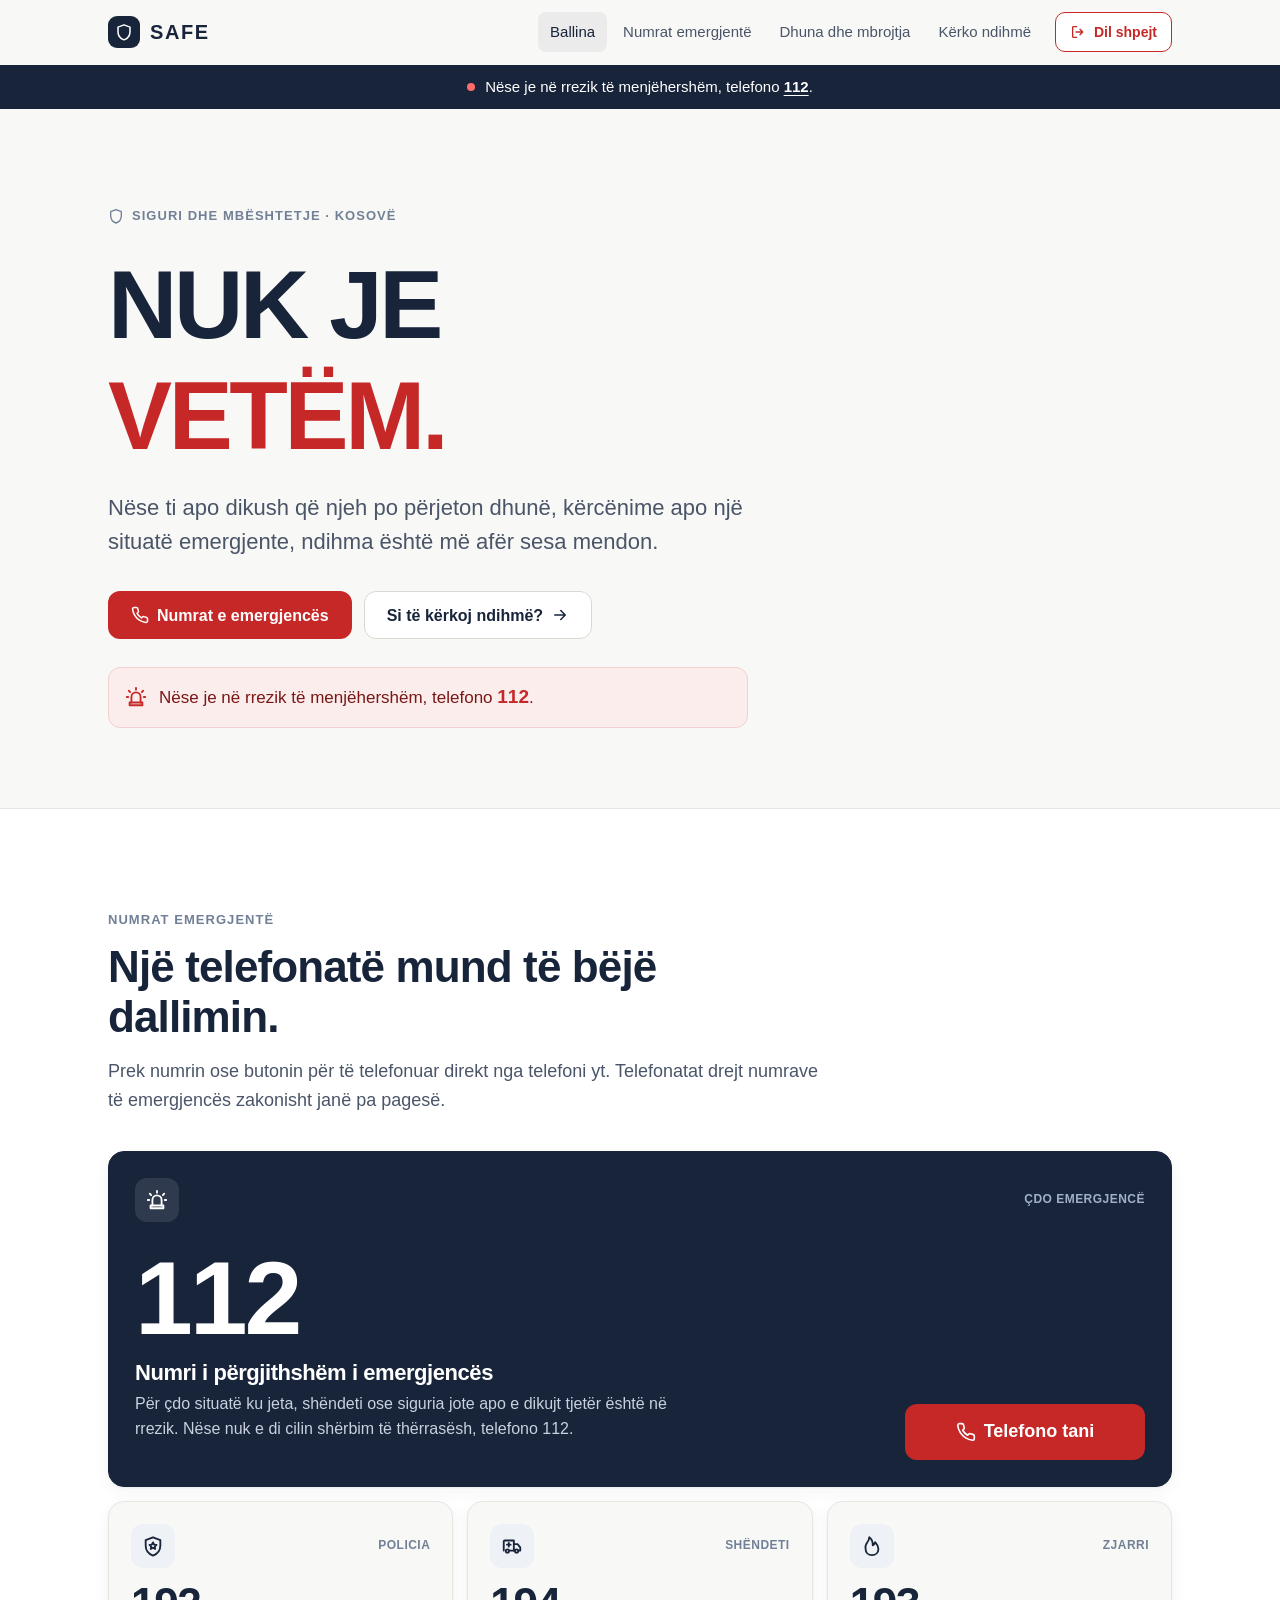
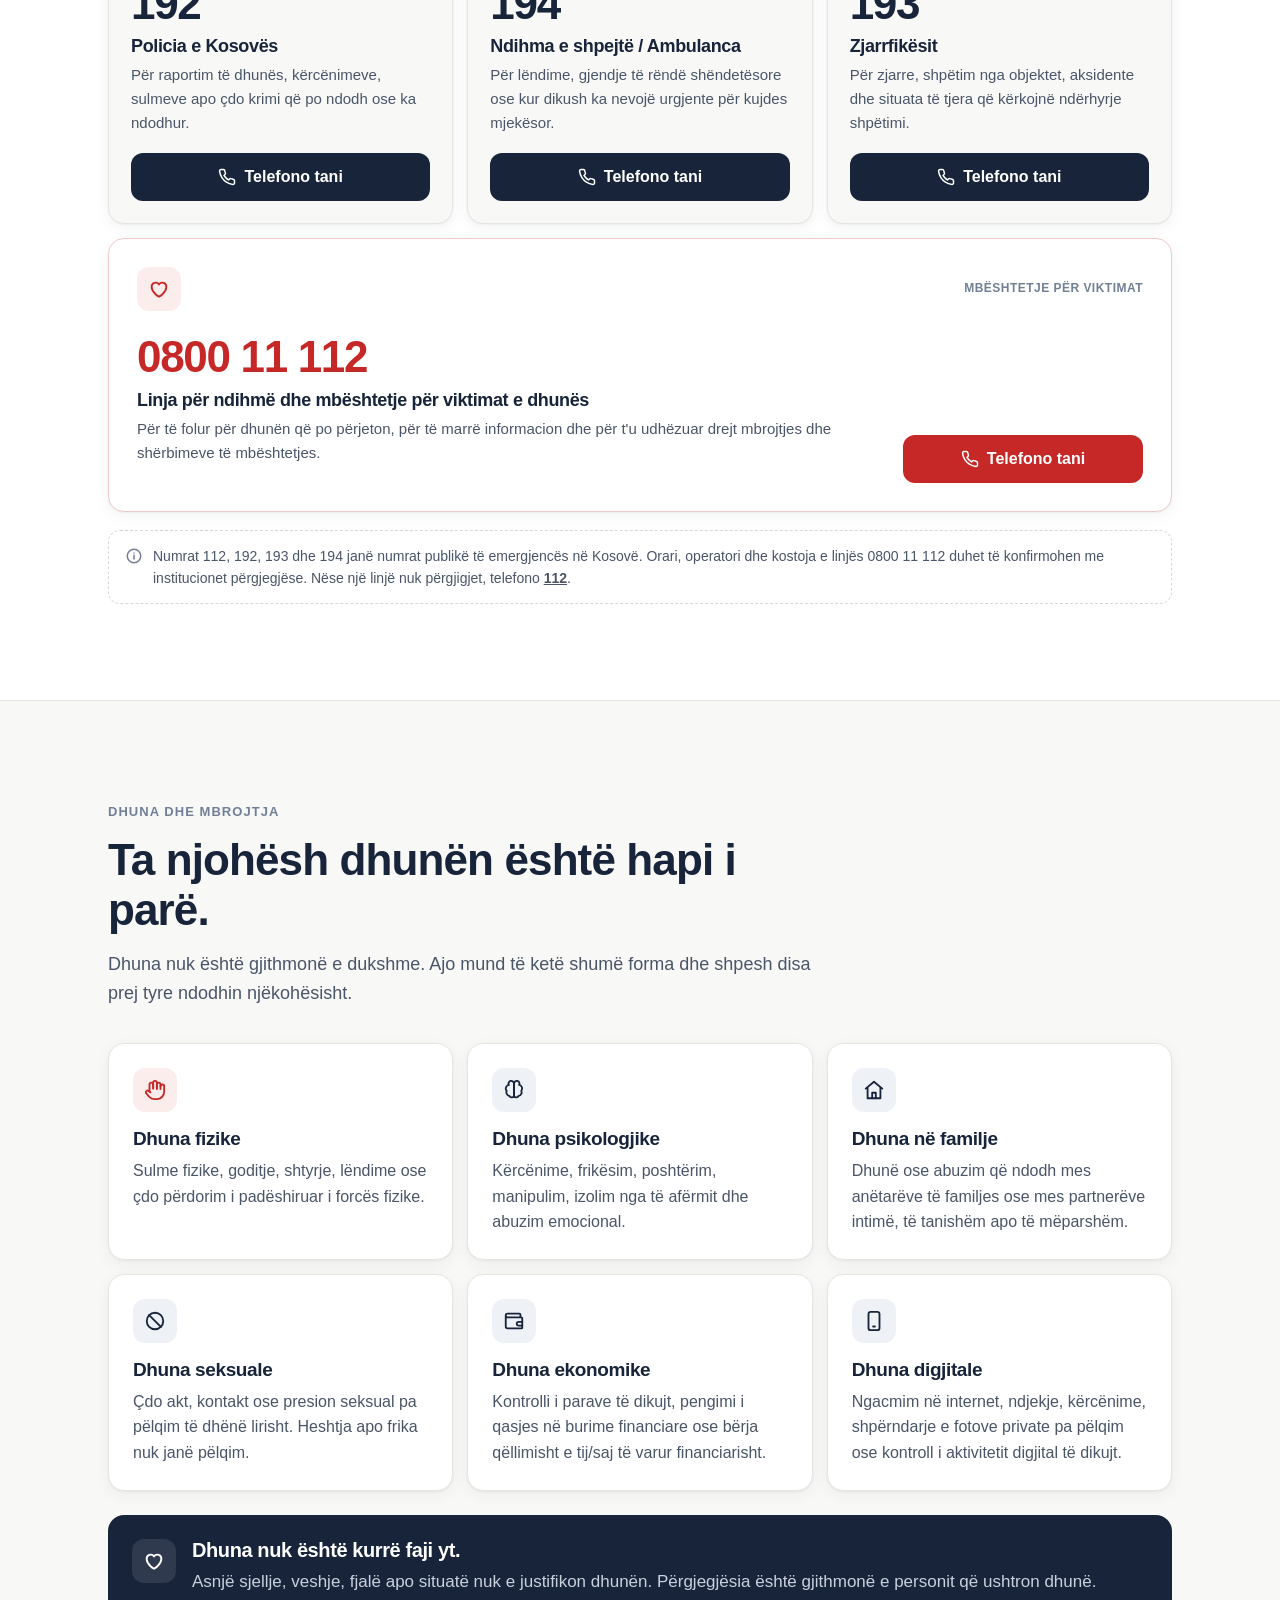
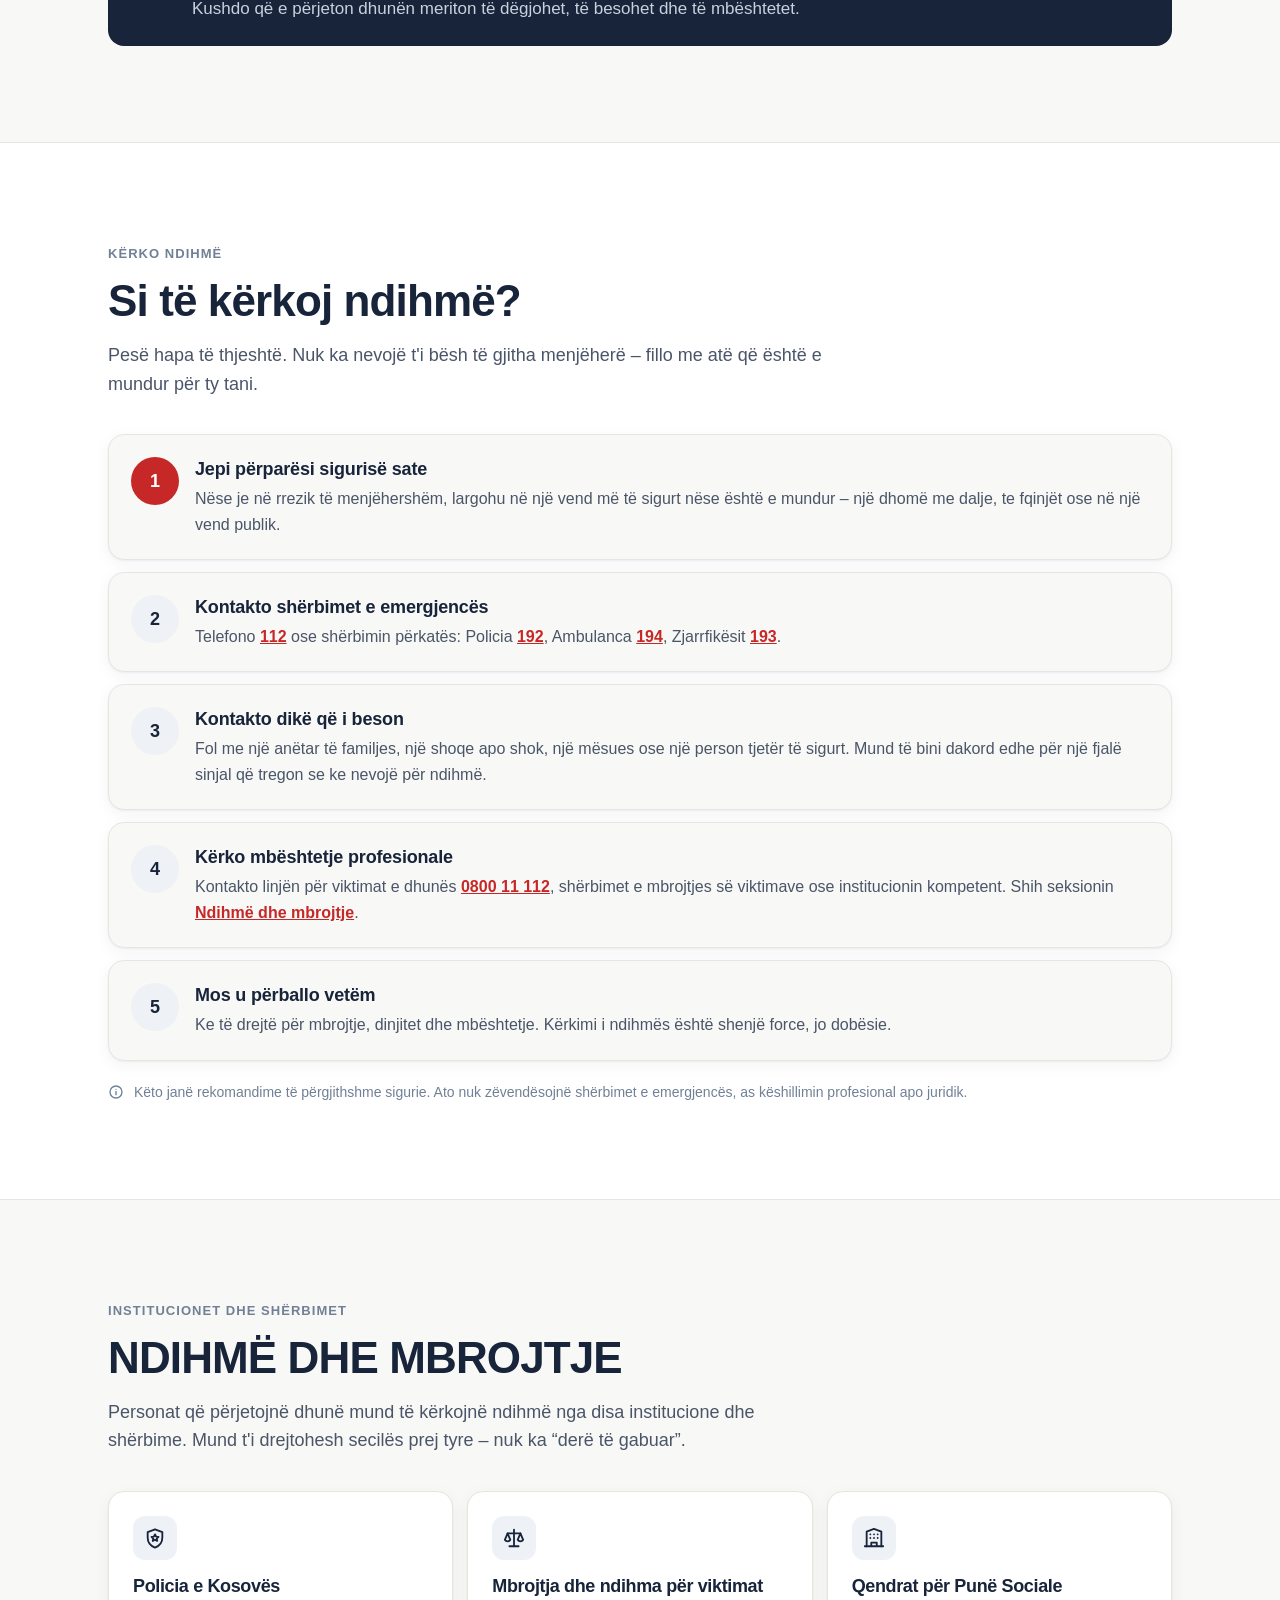
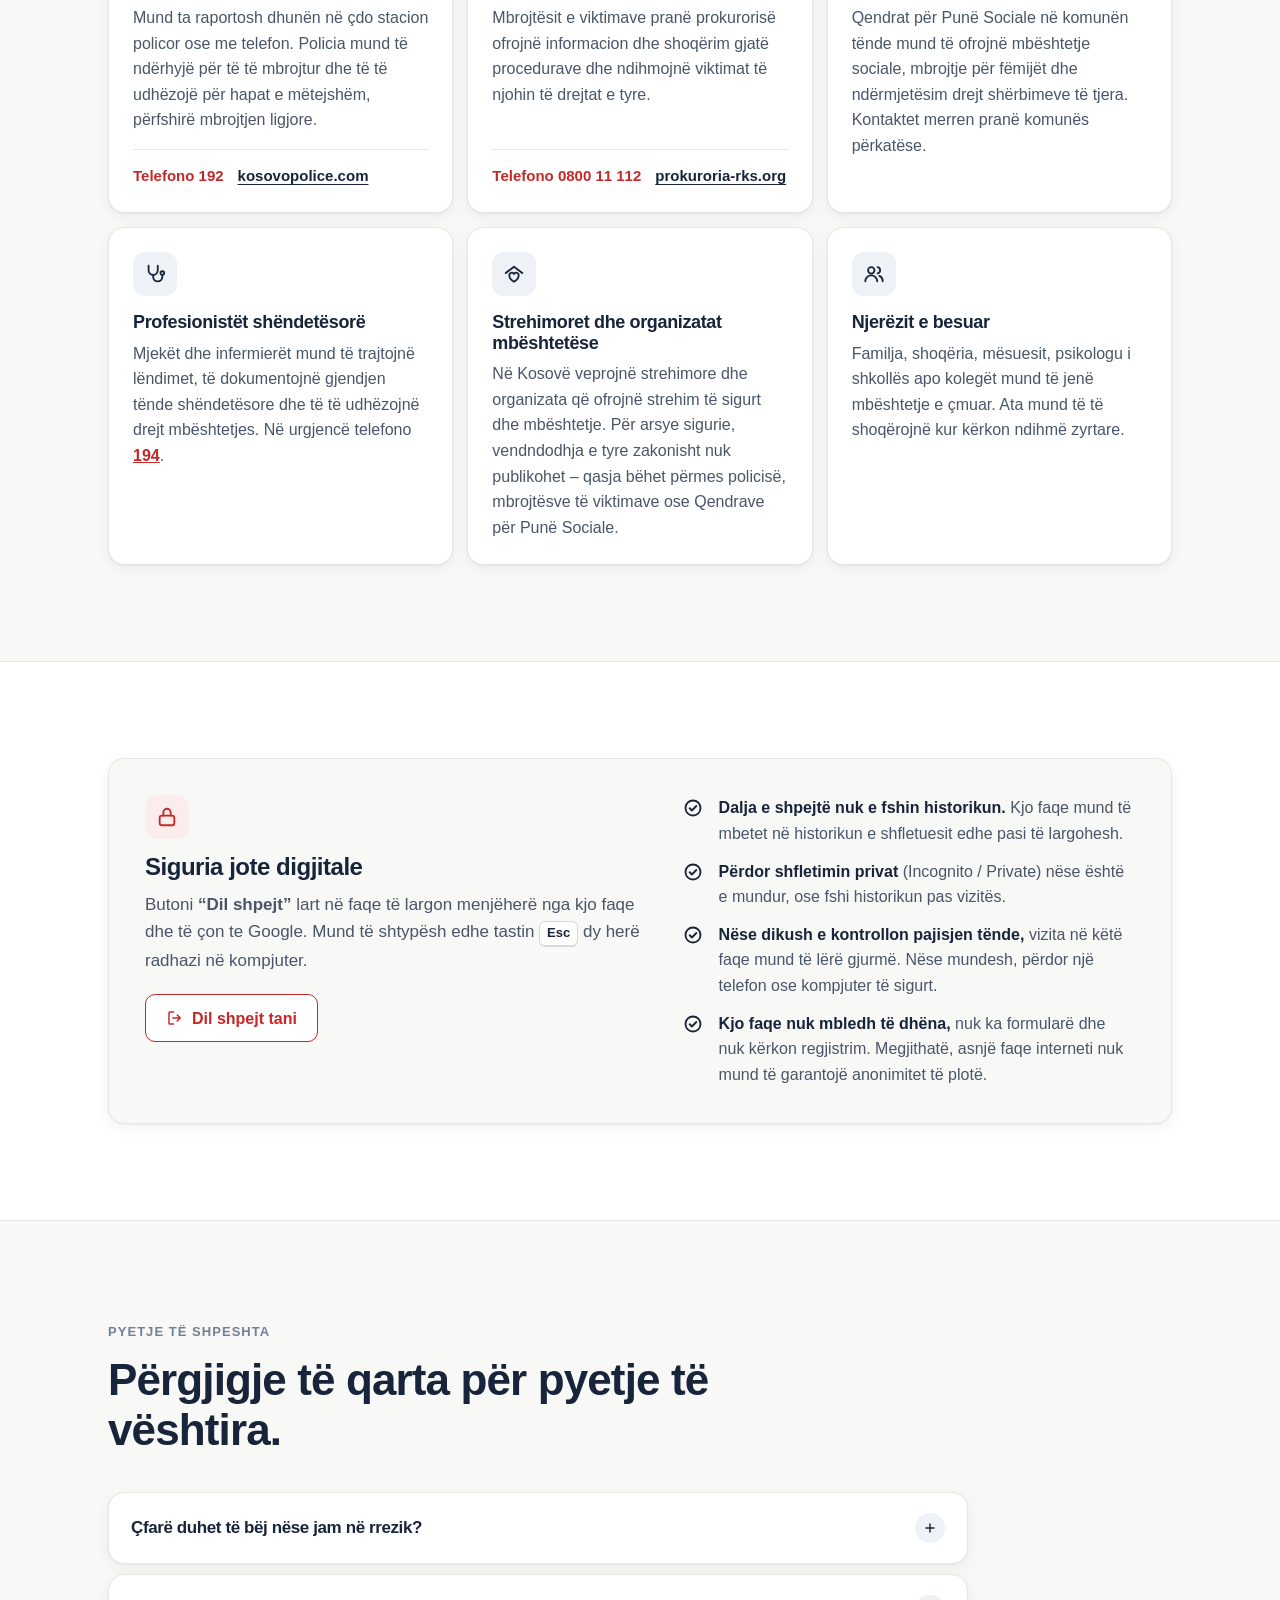
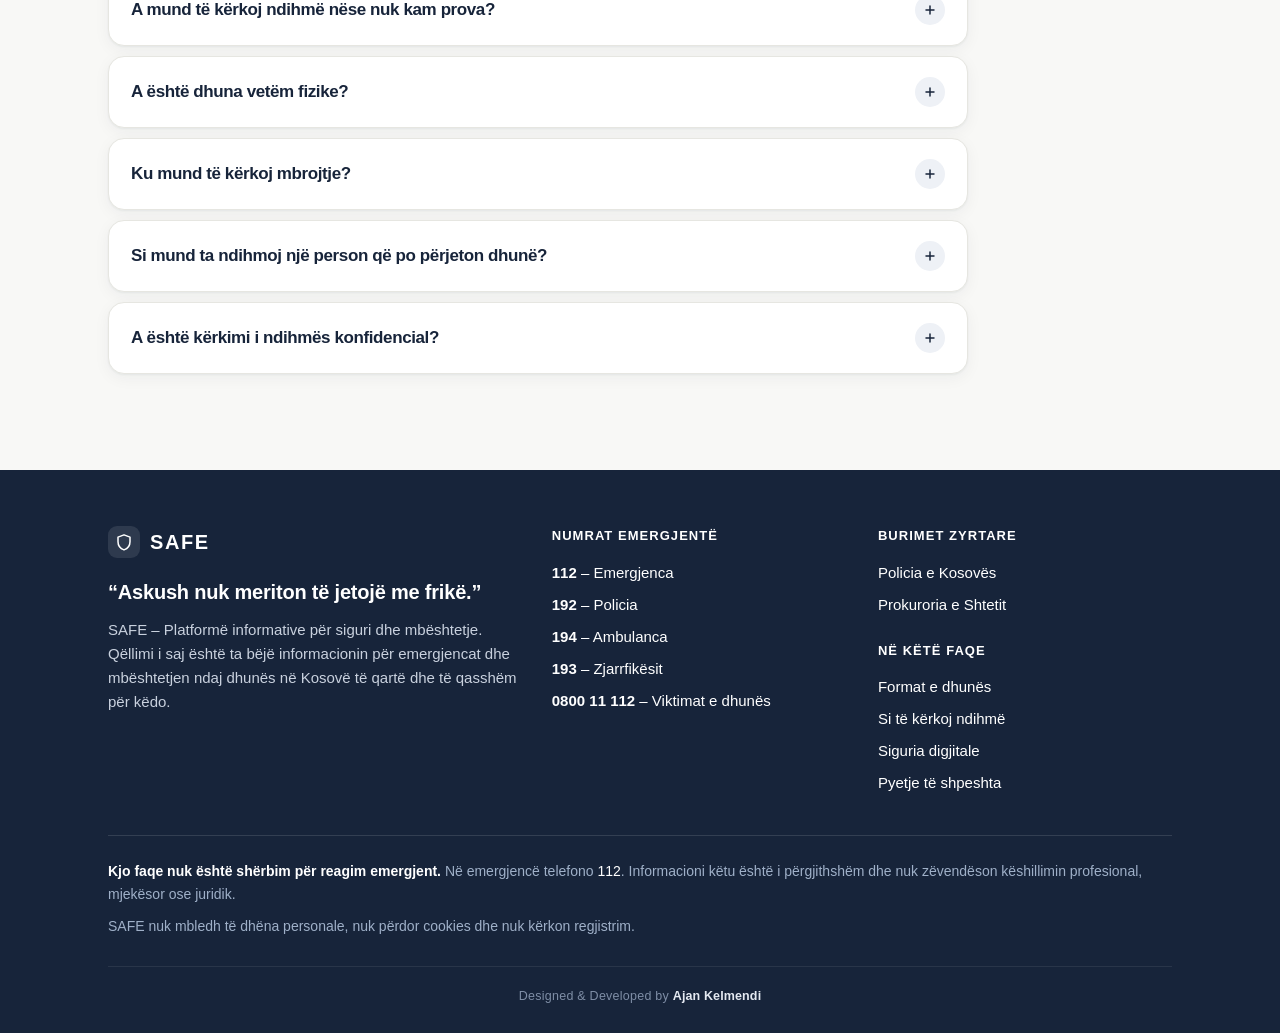
==== commit 0913309e: "Add creator credit to SAFE footer Co-Authored-By: Claude Opus 5.5 <noreply@anthropic.com> Claude-Ses" ====
--- a/safe/index.html
+++ b/safe/index.html
@@ -248,6 +248,9 @@
 .footer .num{font-variant-numeric:tabular-nums;font-weight:700}
 .f-bottom{margin-top:40px;padding-top:24px;border-top:1px solid rgba(255,255,255,.12);display:grid;gap:10px;font-size:14px;color:#9FB0C8}
 .f-bottom strong{color:#fff}
+.credit{margin-top:28px;padding-top:20px;border-top:1px solid rgba(255,255,255,.08);text-align:center;font-size:12.5px;letter-spacing:.02em;color:#7F8EA6;line-height:1.5}
+.credit span{color:#E4E9F1;font-weight:600;letter-spacing:.01em}
+@media (max-width:919px){.credit{margin-bottom:72px}}
 
 /* ---------- Floating call (mobile) ---------- */
 .fab{position:fixed;right:16px;bottom:calc(16px + env(safe-area-inset-bottom));z-index:40;display:inline-flex;align-items:center;gap:8px;padding:0 18px;height:54px;border-radius:27px;background:var(--red);color:#fff;text-decoration:none;font-weight:700;font-size:17px;box-shadow:0 8px 24px rgba(198,40,40,.35);transform:translateY(90px);transition:transform .3s var(--ease),background .15s}
@@ -698,6 +701,7 @@
       <p><strong>Kjo faqe nuk është shërbim për reagim emergjent.</strong> Në emergjencë telefono <a href="tel:112">112</a>. Informacioni këtu është i përgjithshëm dhe nuk zëvendëson këshillimin profesional, mjekësor ose juridik.</p>
       <p>SAFE nuk mbledh të dhëna personale, nuk përdor cookies dhe nuk kërkon regjistrim.</p>
     </div>
+    <p class="credit">Designed &amp; Developed by <span>Ajan Kelmendi</span></p>
   </div>
 </footer>
 
